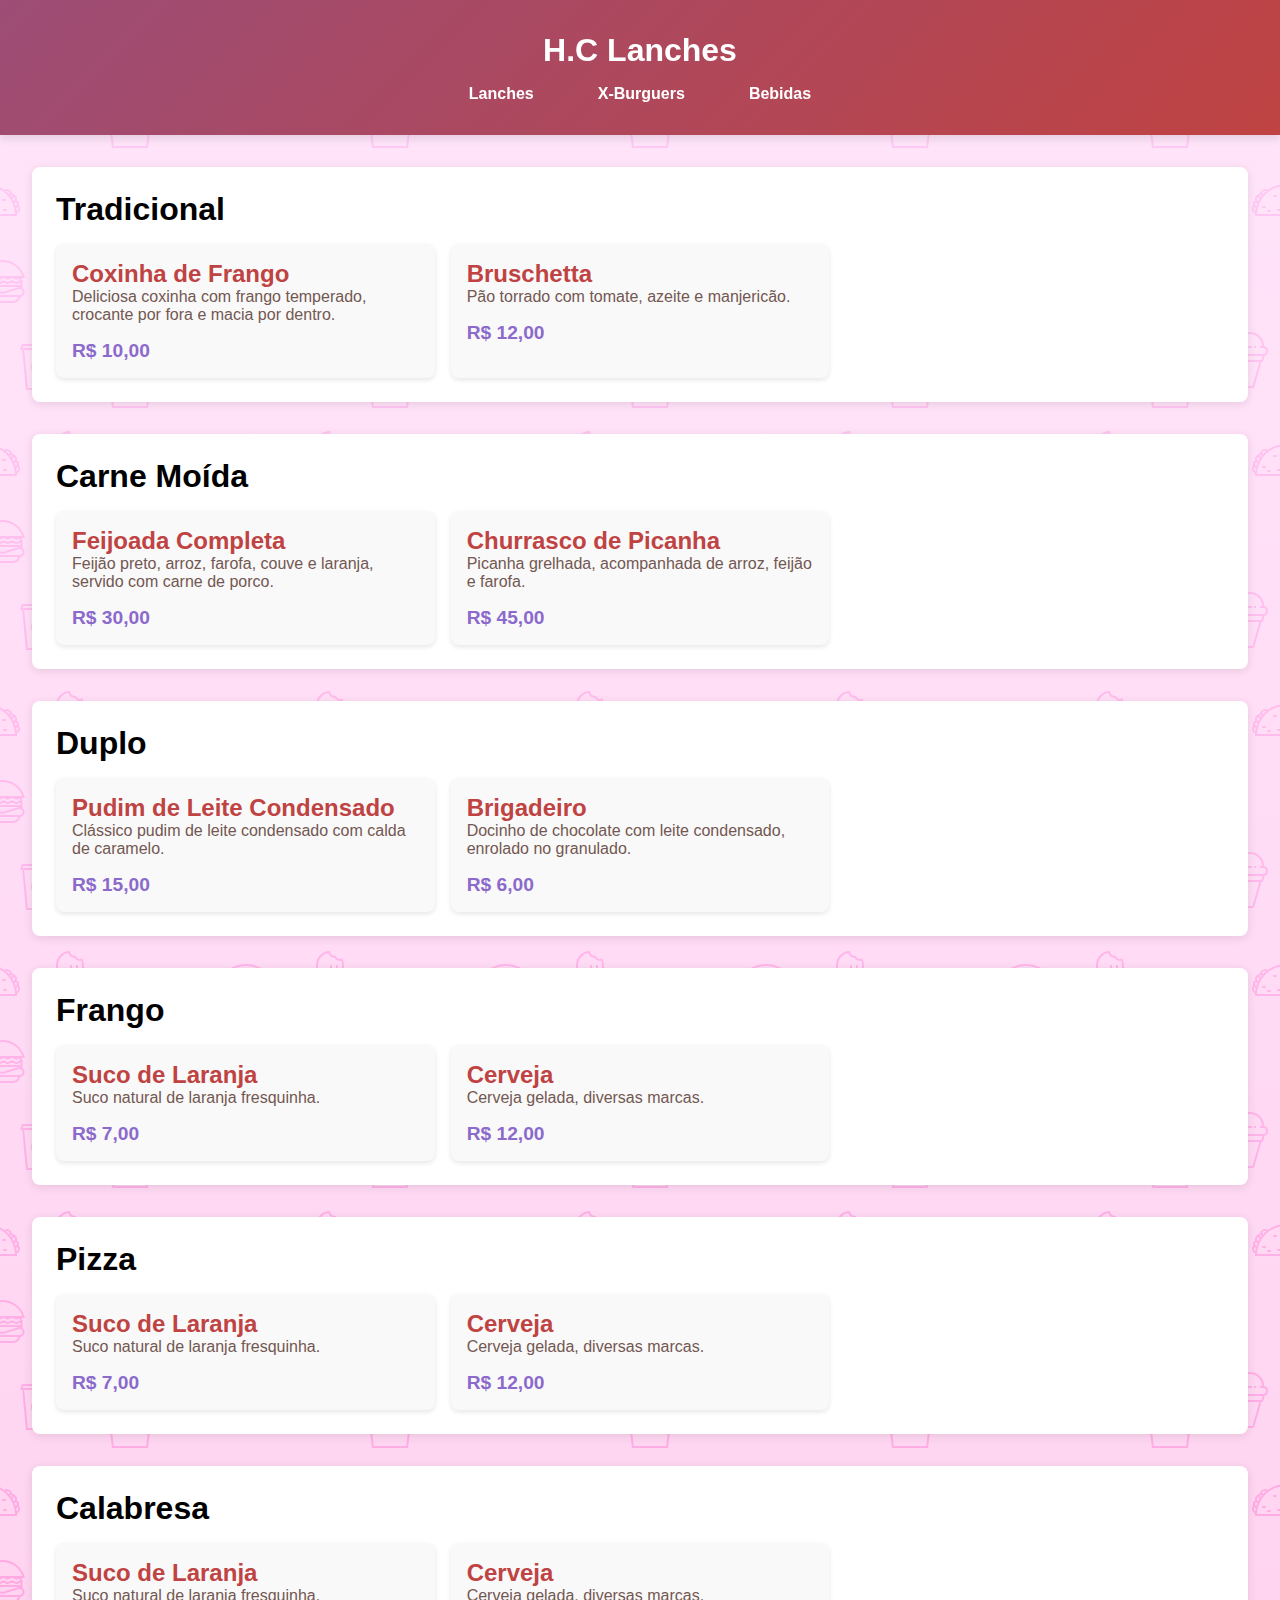
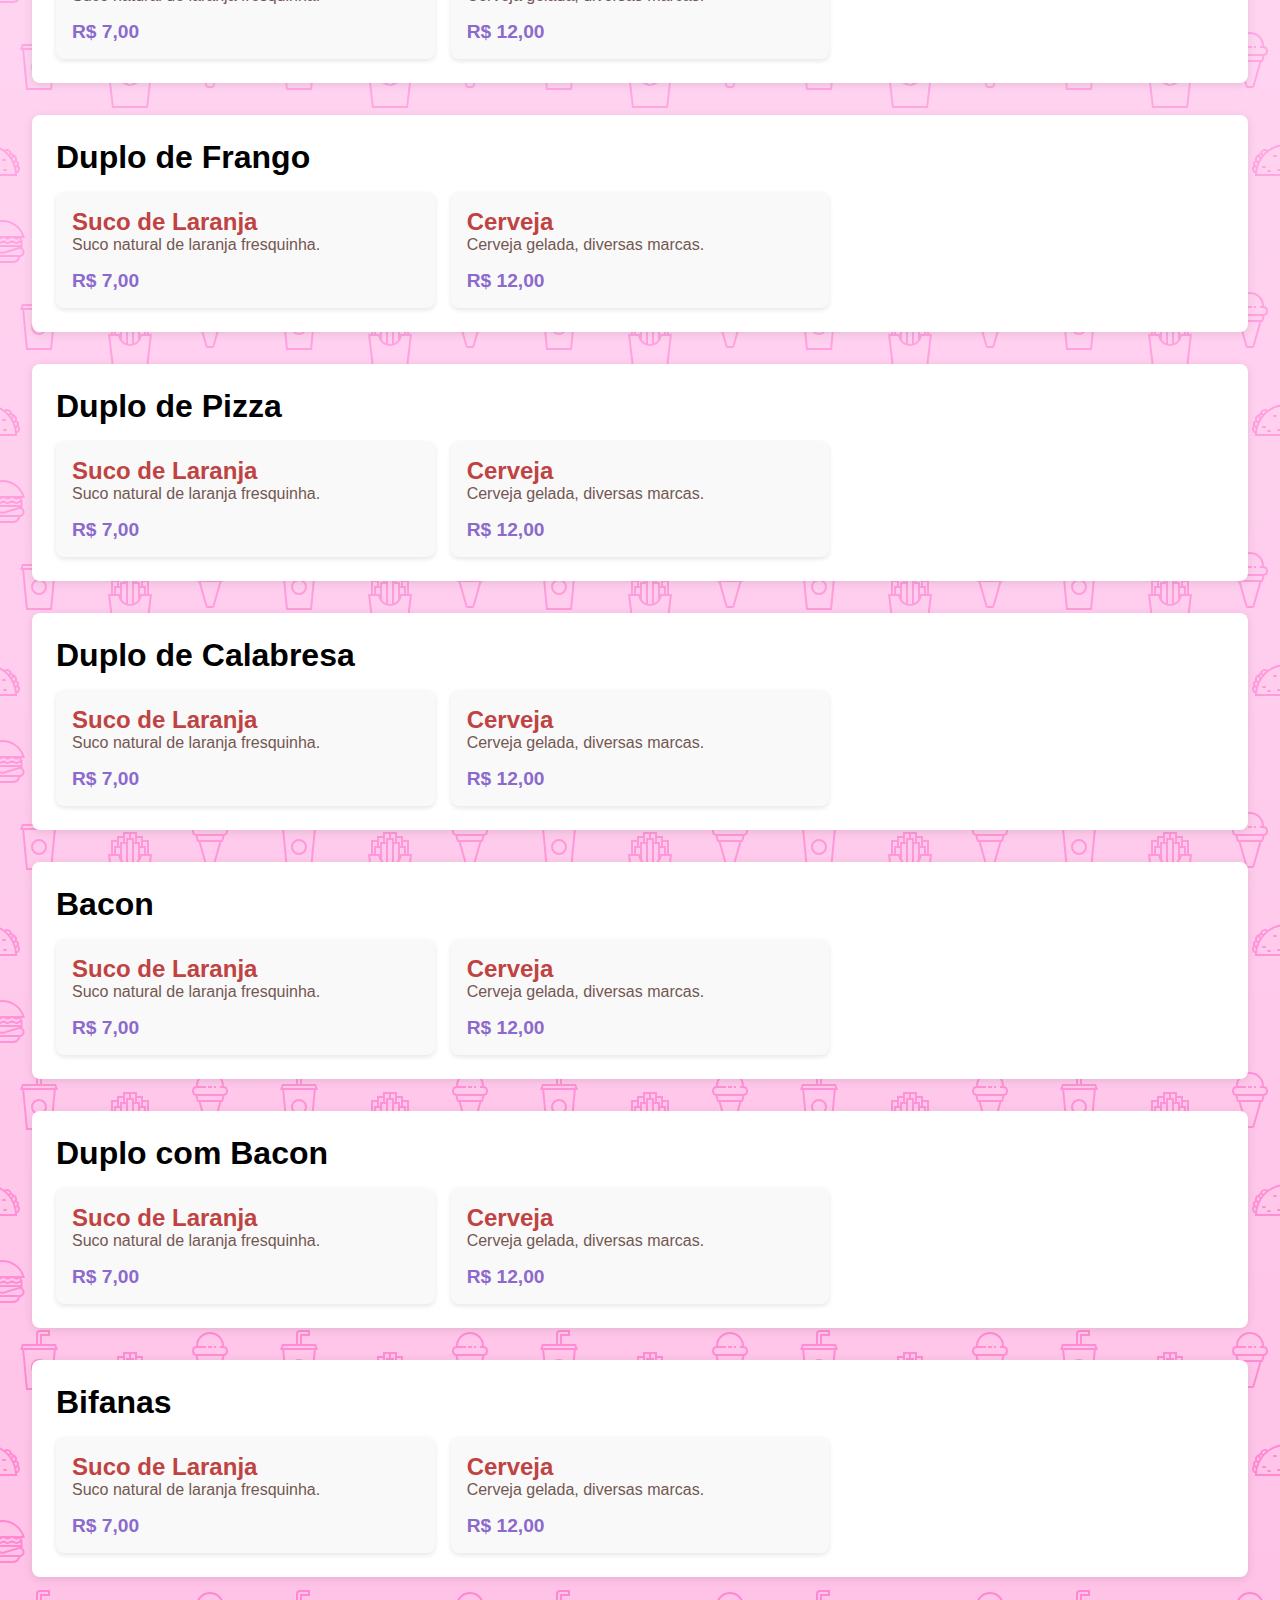
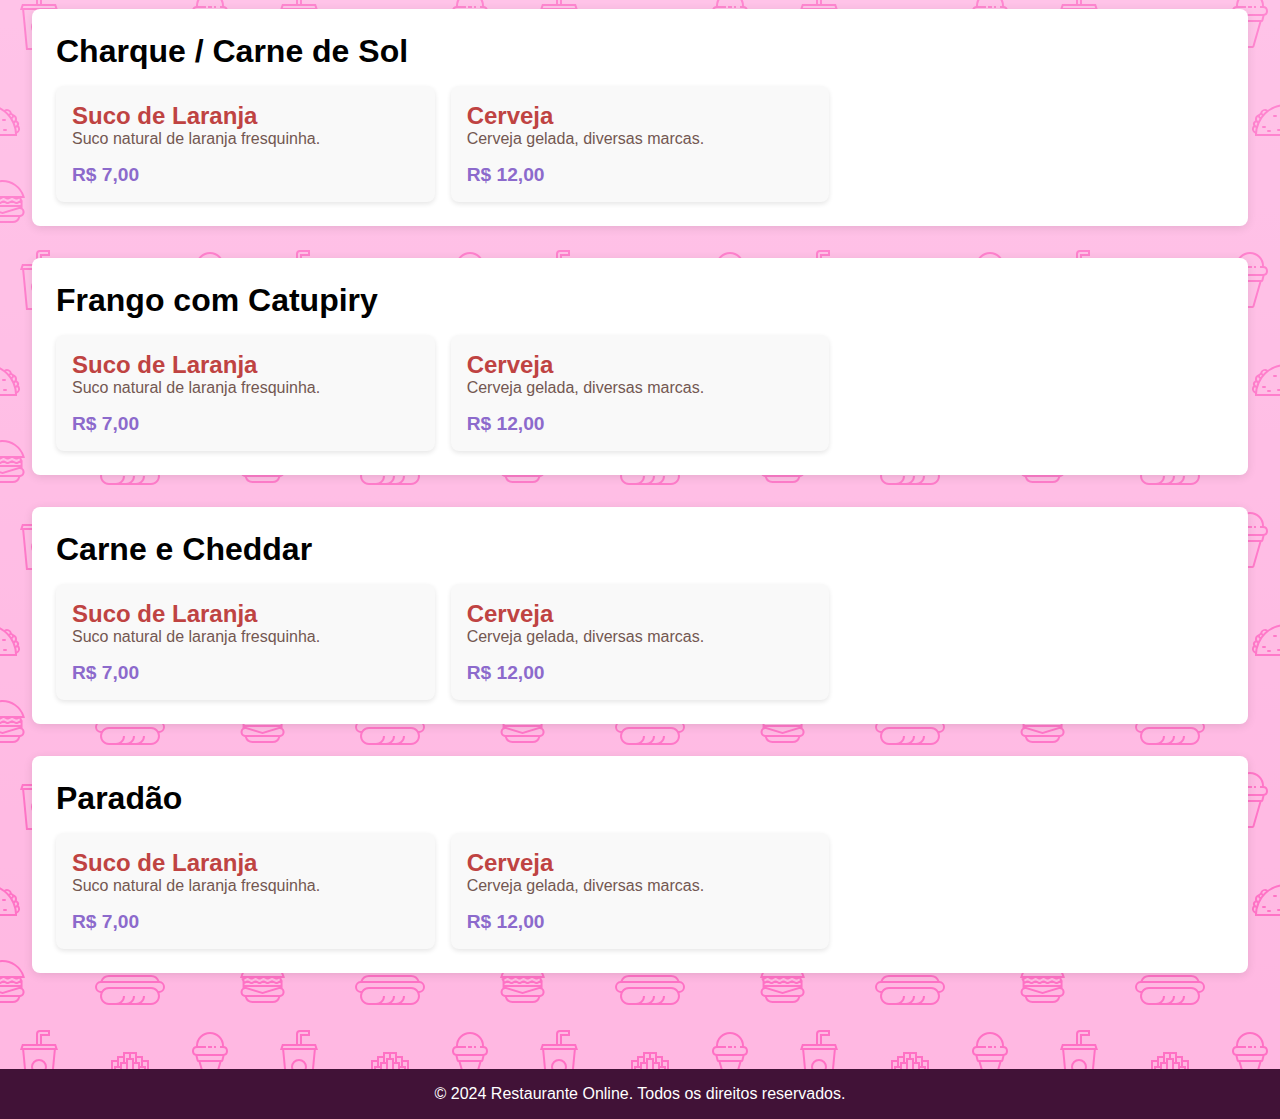
==== index.html @ 065c2d97 "Alterando visibilidade do site" ====
<!DOCTYPE html>
<html lang="pt-br">
<head>
    <meta charset="UTF-8">
    <meta name="viewport" content="width=device-width, initial-scale=1.0">
    <title>Cardápio</title>
    <link rel="stylesheet" href="style.css">
</head>
<body>
    <header>
        <h1>H.C Lanches</h1>
        <nav>
            <ul>
                <li><a href="#">Lanches</a></li>
                <li><a href="#">X-Burguers</a></li>
                <li><a href="#">Bebidas</a></li>
            </ul>
    </header>    
    <main>
        <section class="menu-category">
            <h2>Tradicional</h2>
            <div class="menu-items">
                <div class="menu-item">
                    <h3>Coxinha de Frango</h3>
                    <p>Deliciosa coxinha com frango temperado, crocante por fora e macia por dentro.</p>
                    <span class="price">R$ 10,00</span>
                </div>
                <div class="menu-item">
                    <h3>Bruschetta</h3>
                    <p>Pão torrado com tomate, azeite e manjericão.</p>
                    <span class="price">R$ 12,00</span>
                </div>
            </div>
        </section>

        <section class="menu-category">
            <h2>Carne Moída</h2>
            <div class="menu-items">
                <div class="menu-item">
                    <h3>Feijoada Completa</h3>
                    <p>Feijão preto, arroz, farofa, couve e laranja, servido com carne de porco.</p>
                    <span class="price">R$ 30,00</span>
                </div>
                <div class="menu-item">
                    <h3>Churrasco de Picanha</h3>
                    <p>Picanha grelhada, acompanhada de arroz, feijão e farofa.</p>
                    <span class="price">R$ 45,00</span>
                </div>
            </div>
        </section>

        <section class="menu-category">
            <h2>Duplo</h2>
            <div class="menu-items">
                <div class="menu-item">
                    <h3>Pudim de Leite Condensado</h3>
                    <p>Clássico pudim de leite condensado com calda de caramelo.</p>
                    <span class="price">R$ 15,00</span>
                </div>
                <div class="menu-item">
                    <h3>Brigadeiro</h3>
                    <p>Docinho de chocolate com leite condensado, enrolado no granulado.</p>
                    <span class="price">R$ 6,00</span>
                </div>
            </div>
        </section>

        <section class="menu-category">
            <h2>Frango</h2>
            <div class="menu-items">
                <div class="menu-item">
                    <h3>Suco de Laranja</h3>
                    <p>Suco natural de laranja fresquinha.</p>
                    <span class="price">R$ 7,00</span>
                </div>
                <div class="menu-item">
                    <h3>Cerveja</h3>
                    <p>Cerveja gelada, diversas marcas.</p>
                    <span class="price">R$ 12,00</span>
                </div>
            </div>
        </section>
        
        <section class="menu-category">
            <h2>Pizza</h2>
            <div class="menu-items">
                <div class="menu-item">
                    <h3>Suco de Laranja</h3>
                    <p>Suco natural de laranja fresquinha.</p>
                    <span class="price">R$ 7,00</span>
                </div>
                <div class="menu-item">
                    <h3>Cerveja</h3>
                    <p>Cerveja gelada, diversas marcas.</p>
                    <span class="price">R$ 12,00</span>
                </div>
            </div>
        </section>

        <section class="menu-category">
            <h2>Calabresa</h2>
            <div class="menu-items">
                <div class="menu-item">
                    <h3>Suco de Laranja</h3>
                    <p>Suco natural de laranja fresquinha.</p>
                    <span class="price">R$ 7,00</span>
                </div>
                <div class="menu-item">
                    <h3>Cerveja</h3>
                    <p>Cerveja gelada, diversas marcas.</p>
                    <span class="price">R$ 12,00</span>
                </div>
            </div>
        </section>

        <section class="menu-category">
            <h2>Duplo de Frango</h2>
            <div class="menu-items">
                <div class="menu-item">
                    <h3>Suco de Laranja</h3>
                    <p>Suco natural de laranja fresquinha.</p>
                    <span class="price">R$ 7,00</span>
                </div>
                <div class="menu-item">
                    <h3>Cerveja</h3>
                    <p>Cerveja gelada, diversas marcas.</p>
                    <span class="price">R$ 12,00</span>
                </div>
            </div>
        </section>

        <section class="menu-category">
            <h2>Duplo de Pizza</h2>
            <div class="menu-items">
                <div class="menu-item">
                    <h3>Suco de Laranja</h3>
                    <p>Suco natural de laranja fresquinha.</p>
                    <span class="price">R$ 7,00</span>
                </div>
                <div class="menu-item">
                    <h3>Cerveja</h3>
                    <p>Cerveja gelada, diversas marcas.</p>
                    <span class="price">R$ 12,00</span>
                </div>
            </div>
        </section>

        <section class="menu-category">
            <h2>Duplo de Calabresa</h2>
            <div class="menu-items">
                <div class="menu-item">
                    <h3>Suco de Laranja</h3>
                    <p>Suco natural de laranja fresquinha.</p>
                    <span class="price">R$ 7,00</span>
                </div>
                <div class="menu-item">
                    <h3>Cerveja</h3>
                    <p>Cerveja gelada, diversas marcas.</p>
                    <span class="price">R$ 12,00</span>
                </div>
            </div>
        </section>

        <section class="menu-category">
            <h2>Bacon</h2>
            <div class="menu-items">
                <div class="menu-item">
                    <h3>Suco de Laranja</h3>
                    <p>Suco natural de laranja fresquinha.</p>
                    <span class="price">R$ 7,00</span>
                </div>
                <div class="menu-item">
                    <h3>Cerveja</h3>
                    <p>Cerveja gelada, diversas marcas.</p>
                    <span class="price">R$ 12,00</span>
                </div>
            </div>
        </section>

        <section class="menu-category">
            <h2>Duplo com Bacon</h2>
            <div class="menu-items">
                <div class="menu-item">
                    <h3>Suco de Laranja</h3>
                    <p>Suco natural de laranja fresquinha.</p>
                    <span class="price">R$ 7,00</span>
                </div>
                <div class="menu-item">
                    <h3>Cerveja</h3>
                    <p>Cerveja gelada, diversas marcas.</p>
                    <span class="price">R$ 12,00</span>
                </div>
            </div>
        </section>

        <section class="menu-category">
            <h2>Bifanas</h2>
            <div class="menu-items">
                <div class="menu-item">
                    <h3>Suco de Laranja</h3>
                    <p>Suco natural de laranja fresquinha.</p>
                    <span class="price">R$ 7,00</span>
                </div>
                <div class="menu-item">
                    <h3>Cerveja</h3>
                    <p>Cerveja gelada, diversas marcas.</p>
                    <span class="price">R$ 12,00</span>
                </div>
            </div>
        </section>

        <section class="menu-category">
            <h2>Charque / Carne de Sol</h2>
            <div class="menu-items">
                <div class="menu-item">
                    <h3>Suco de Laranja</h3>
                    <p>Suco natural de laranja fresquinha.</p>
                    <span class="price">R$ 7,00</span>
                </div>
                <div class="menu-item">
                    <h3>Cerveja</h3>
                    <p>Cerveja gelada, diversas marcas.</p>
                    <span class="price">R$ 12,00</span>
                </div>
            </div>
        </section>

        <section class="menu-category">
            <h2>Frango com Catupiry</h2>
            <div class="menu-items">
                <div class="menu-item">
                    <h3>Suco de Laranja</h3>
                    <p>Suco natural de laranja fresquinha.</p>
                    <span class="price">R$ 7,00</span>
                </div>
                <div class="menu-item">
                    <h3>Cerveja</h3>
                    <p>Cerveja gelada, diversas marcas.</p>
                    <span class="price">R$ 12,00</span>
                </div>
            </div>
        </section>

        <section class="menu-category">
            <h2>Carne e Cheddar</h2>
            <div class="menu-items">
                <div class="menu-item">
                    <h3>Suco de Laranja</h3>
                    <p>Suco natural de laranja fresquinha.</p>
                    <span class="price">R$ 7,00</span>
                </div>
                <div class="menu-item">
                    <h3>Cerveja</h3>
                    <p>Cerveja gelada, diversas marcas.</p>
                    <span class="price">R$ 12,00</span>
                </div>
            </div>
        </section>

        <section class="menu-category">
            <h2>Paradão</h2>
            <div class="menu-items">
                <div class="menu-item">
                    <h3>Suco de Laranja</h3>
                    <p>Suco natural de laranja fresquinha.</p>
                    <span class="price">R$ 7,00</span>
                </div>
                <div class="menu-item">
                    <h3>Cerveja</h3>
                    <p>Cerveja gelada, diversas marcas.</p>
                    <span class="price">R$ 12,00</span>
                </div>
            </div>
        </section>

    </main>

    <footer>
        <p>&copy; 2024 Restaurante Online. Todos os direitos reservados.</p>
    </footer>
    
</body>
</html>
---- style.css ----
/* Reset de estilos básicos */
* {
    margin: 0;
    padding: 0;
    box-sizing: border-box;
}

body {
    font-family: Arial, sans-serif;
    background-color: #ffcccc; /* Cor de fundo inicial */
    background-image: 
        linear-gradient(to bottom, #f5c5ffe7, #704bb5),
        url("assets/i-like-food.svg");
    background-blend-mode: overlay;
    margin: 0;
    padding: 0;
    transition: background 0.3s ease;
}

header {
    background-image:   
        linear-gradient(135deg, #9d4d76, #BF4342),
        url("assets/wiggle.svg");
    color: white;
    text-align: center;
    padding: 2rem 0;
    box-shadow: 0 4px 8px rgba(0, 0, 0, 0.1);
    position: sticky;
    top: 0;
    z-index: 10;
}
/* Estilos da navegação */
header nav ul {
    list-style: none;
    display: flex;
    justify-content: center;
    gap: 2rem;
    padding: 0;
    margin-top: 1rem;
}

header nav ul li a {
    text-decoration: none;
    color: white;
    font-weight: bold;
    padding: 0.5rem 1rem;
    border-radius: 8px;
    transition: background-color 0.3s ease, color 0.3s ease;
}

header nav ul li a:hover {
    background-color: #D1B3FF;
    color: #333;
}


/* Estilo das seções do cardápio */
main {
    padding: 2rem;
}

.menu-category {
    background-color: white;
    margin-bottom: 2rem;
    border-radius: 8px;
    padding: 1.5rem;
    box-shadow: 0 2px 10px rgba(0, 0, 0, 0.1);
}

.menu-category h2 {
    font-size: 2rem;
    color: #000000;
    margin-bottom: 1rem;
}

.menu-items {
    display: grid;
    grid-template-columns: repeat(auto-fill, minmax(300px, 1fr));
    gap: 1rem;
}

/* Estilo de cada item do cardápio */
.menu-item {
    background-color: #F9F9F9;
    padding: 1rem;
    border-radius: 8px;
    box-shadow: 0 2px 5px rgba(0, 0, 0, 0.1);
}

.menu-item h3 {
    font-size: 1.5rem;
    color: #BF4342;
}

.menu-item p {
    font-size: 1rem;
    color: #735751;
    margin-bottom: 1rem;
}

.price {
    font-size: 1.2rem;
    font-weight: bold;
    color: #8C6ACC;
}

/* Estilo do footer */
footer {
    background-color: #411237;
    color: white;
    text-align: center;
    padding: 1rem;
    margin-top: 2rem;
}

footer p {
    font-size: 1rem;
}
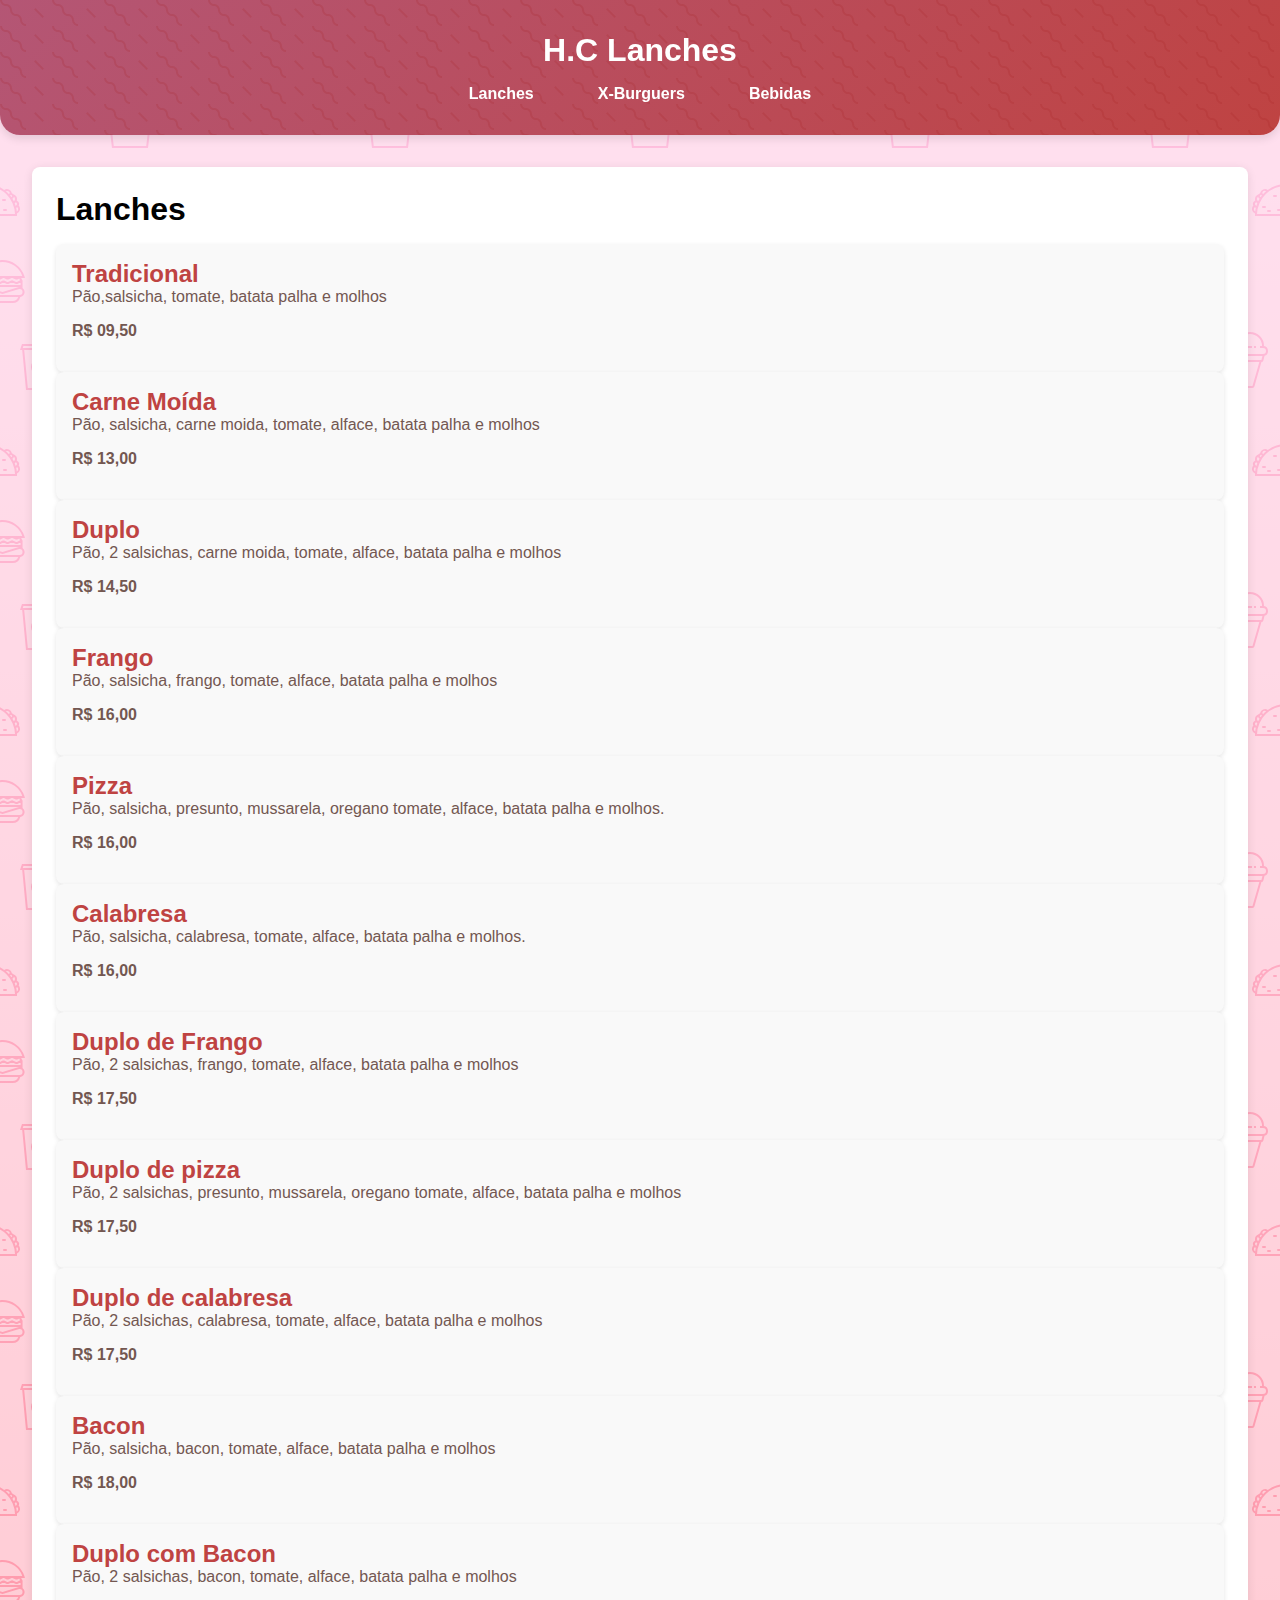
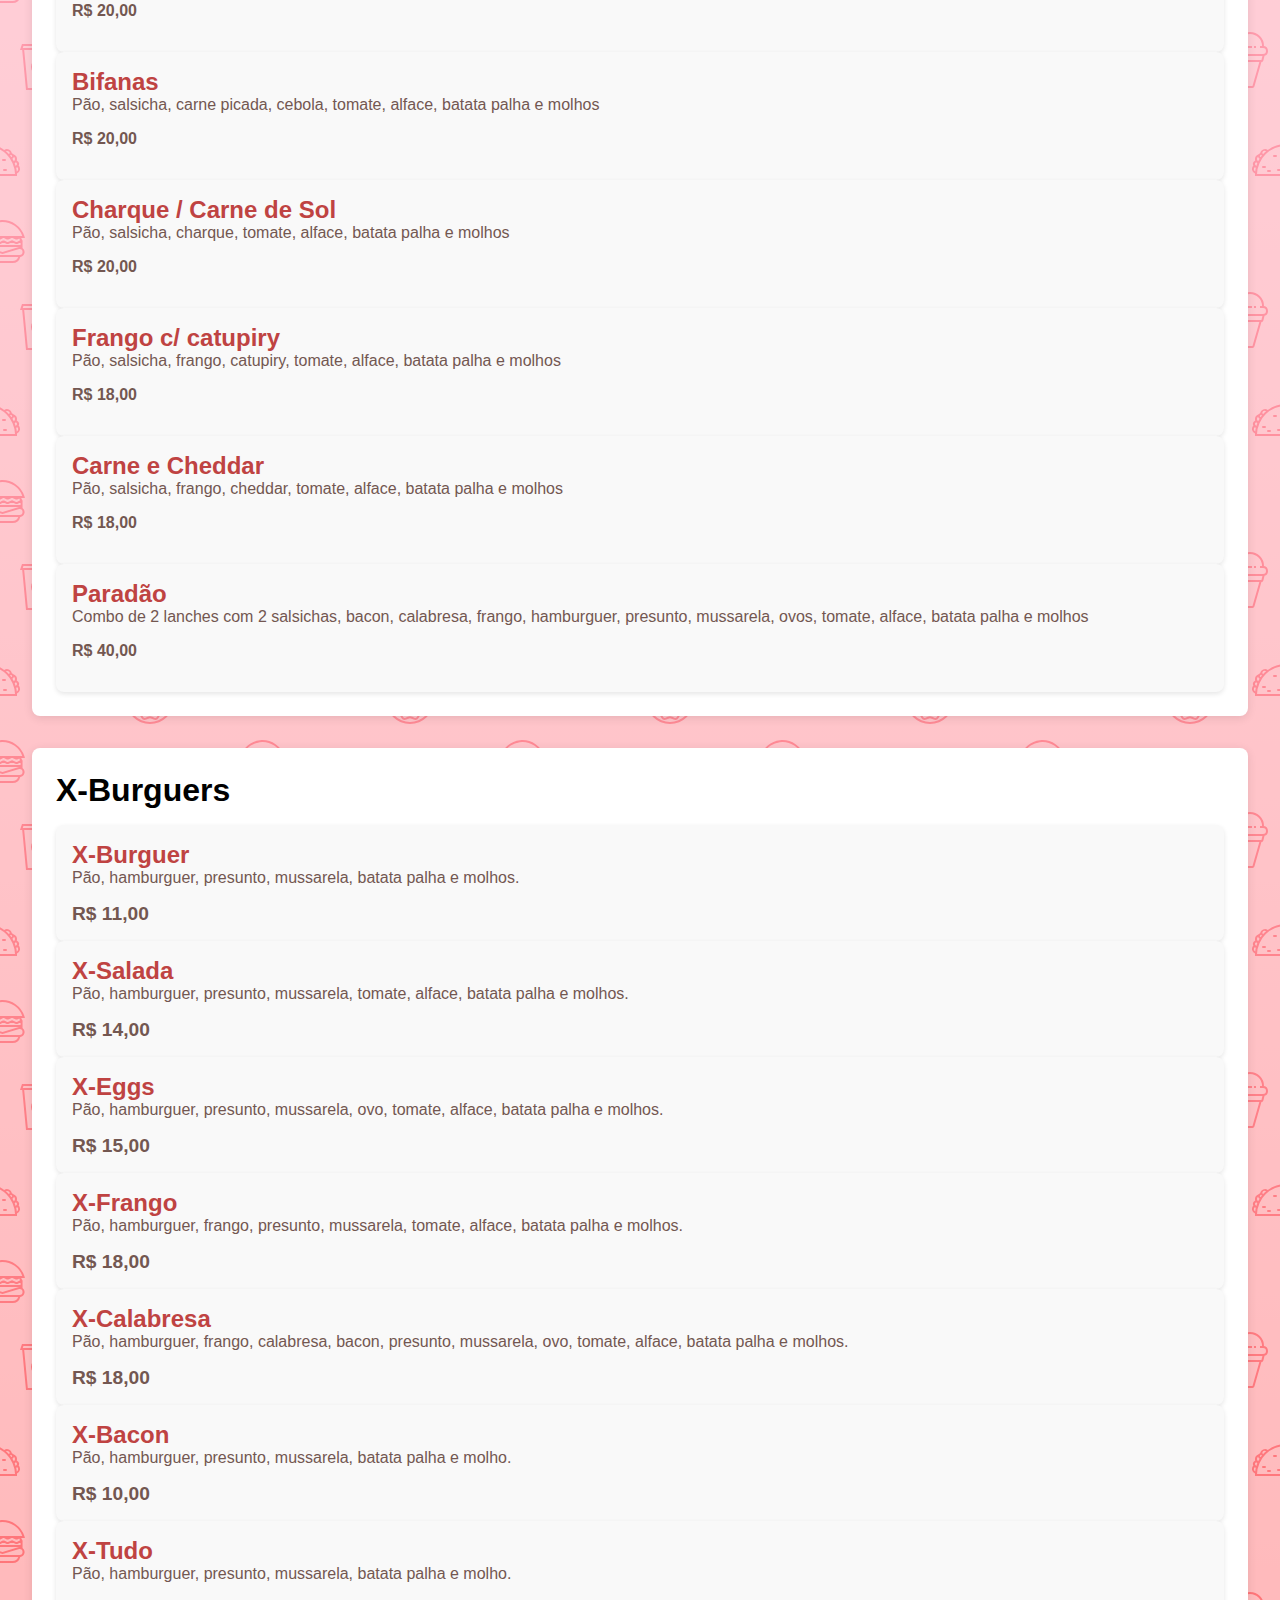
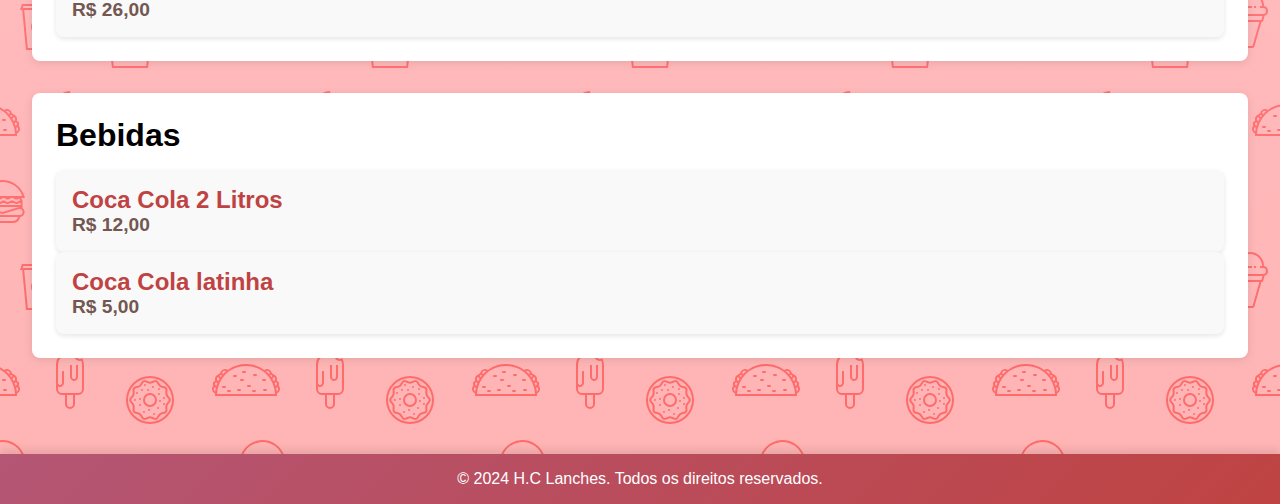
==== commit 31f0d380: "Terminando de ajustar o cardápio, além de modal novo para whatsap" ====
--- a/index.html
+++ b/index.html
@@ -11,273 +11,183 @@
         <h1>H.C Lanches</h1>
         <nav>
             <ul>
-                <li><a href="#">Lanches</a></li>
-                <li><a href="#">X-Burguers</a></li>
-                <li><a href="#">Bebidas</a></li>
+                <li><a href="#lanches">Lanches</a></li>
+                <li><a href="#x-burguers">X-Burguers</a></li>
+                <li><a href="#bebidas">Bebidas</a></li>
             </ul>
+        </nav>
     </header>    
+
     <main>
-        <section class="menu-category">
-            <h2>Tradicional</h2>
+        <!-- Lanches -->
+        <section class="menu-category" id="lanches">
+            <h2>Lanches</h2>
             <div class="menu-items">
+                <div class="menu-item" id="tradicional-item">
+                    <h3>Tradicional</h3>
+                    <p>Pão,salsicha, tomate, batata palha e molhos</p>
+                    <p class="price">R$ 09,50</p>
+                </div>
+
                 <div class="menu-item">
-                    <h3>Coxinha de Frango</h3>
-                    <p>Deliciosa coxinha com frango temperado, crocante por fora e macia por dentro.</p>
-                    <span class="price">R$ 10,00</span>
+                    <h3>Carne Moída</h3>
+                    <p>Pão, salsicha, carne moida, tomate, alface, batata palha e molhos</p>
+                    <p class="price">R$ 13,00</p>
                 </div>
                 <div class="menu-item">
-                    <h3>Bruschetta</h3>
-                    <p>Pão torrado com tomate, azeite e manjericão.</p>
-                    <span class="price">R$ 12,00</span>
+                    <h3>Duplo</h3>
+                    <p>Pão, 2 salsichas, carne moida, tomate, alface, batata palha e molhos</p>
+                    <p class="price">R$ 14,50</p>
+                </div>
+                <div class="menu-item">
+                    <h3>Frango</h3>
+                    <p>Pão, salsicha, frango, tomate, alface, batata palha e molhos</p>
+                    <p class="price">R$ 16,00</p>
+                </div>
+                <div class="menu-item">
+                    <h3>Pizza</h3>
+                    <p>Pão, salsicha, presunto, mussarela, oregano tomate, alface, batata palha e molhos.</p>
+                    <p class="price">R$ 16,00</p>
+                </div>
+                <div class="menu-item">
+                    <h3>Calabresa</h3>
+                    <p>Pão, salsicha, calabresa, tomate, alface, batata palha e molhos.</p>
+                    <p class="price">R$ 16,00</p>
+                </div>
+                <div class="menu-item">
+                    <h3>Duplo de Frango</h3>
+                    <p>Pão, 2 salsichas, frango, tomate, alface, batata palha e molhos</p>
+                    <p class="price">R$ 17,50</p>
+                </div>
+                <div class="menu-item">
+                    <h3>Duplo de pizza</h3>
+                    <p>Pão, 2 salsichas, presunto, mussarela, oregano tomate, alface, batata palha e molhos</p>
+                    <p class="price">R$ 17,50</p>
+                </div>
+                <div class="menu-item">
+                    <h3>Duplo de calabresa</h3>
+                    <p>Pão, 2 salsichas, calabresa, tomate, alface, batata palha e molhos</p>
+                    <p class="price">R$ 17,50</p>
+                </div>
+                <div class="menu-item">
+                    <h3>Bacon</h3>
+                    <p>Pão, salsicha, bacon, tomate, alface, batata palha e molhos</p>
+                    <p class="price">R$ 18,00</p>
+                </div>
+                <div class="menu-item">
+                    <h3>Duplo com Bacon</h3>
+                    <p>Pão, 2 salsichas, bacon, tomate, alface, batata palha e molhos</p>
+                    <p class="price">R$ 20,00</p>
+                </div>
+                <div class="menu-item">
+                    <h3>Bifanas</h3>
+                    <p>Pão, salsicha, carne picada, cebola, tomate, alface, batata palha e molhos</p>
+                    <p class="price">R$ 20,00</p>
+                </div>
+                <div class="menu-item">
+                    <h3>Charque / Carne de Sol</h3>
+                    <p>Pão, salsicha, charque, tomate, alface, batata palha e molhos</p>
+                    <p class="price">R$ 20,00</p>
+                </div>
+                <div class="menu-item">
+                    <h3>Frango c/ catupiry</h3>
+                    <p>Pão, salsicha, frango, catupiry, tomate, alface, batata palha e molhos</p>
+                    <p class="price">R$ 18,00</p>
+                </div>
+                <div class="menu-item">
+                    <h3>Carne e Cheddar</h3>
+                    <p>Pão, salsicha, frango, cheddar, tomate, alface, batata palha e molhos</p>
+                    <p class="price">R$ 18,00</p>
+                </div>
+                <div class="menu-item">
+                    <h3>Paradão</h3>
+                    <p>Combo de 2 lanches com 2 salsichas, bacon, calabresa, frango, hamburguer, presunto, mussarela, ovos, tomate, alface, batata palha e molhos</p>
+                    <p class="price">R$ 40,00</p>
                 </div>
             </div>
         </section>
 
-        <section class="menu-category">
-            <h2>Carne Moída</h2>
+        <div id="modal-tradicional" class="modal">
+            <div class="modal-content">
+                <span class="close" id="close-tradicional">&times;</span>
+                
+                <!-- Painel para encapsular todo o conteúdo do lanche tradicional -->
+                <div class="panel">
+                    <h2>Detalhes do Lanche Tradicional</h2>
+                    <p>Ingredientes: Pão, carne bovina, alface, queijo, molho especial.</p>
+                    <br>
+                    <p>Aviso! Não fazemos entrega.</p>
+        
+                    <!-- Botão que redireciona para o WhatsApp -->
+                    <a href="https://wa.me/554497163853" target="_blank">
+                        <button class="whatsapp-button">Fale Conosco no WhatsApp</button>
+                    </a>
+                </div>
+            </div>
+        </div>        
+
+        <!-- X-Burguers -->
+        <section class="menu-category" id="x-burguers">
+            <h2>X-Burguers</h2>
             <div class="menu-items">
                 <div class="menu-item">
-                    <h3>Feijoada Completa</h3>
-                    <p>Feijão preto, arroz, farofa, couve e laranja, servido com carne de porco.</p>
-                    <span class="price">R$ 30,00</span>
+                    <h3>X-Burguer</h3>
+                    <p>Pão, hamburguer, presunto, mussarela, batata palha e molhos.</p>
+                    <span class="price">R$ 11,00</span>
                 </div>
                 <div class="menu-item">
-                    <h3>Churrasco de Picanha</h3>
-                    <p>Picanha grelhada, acompanhada de arroz, feijão e farofa.</p>
-                    <span class="price">R$ 45,00</span>
+                    <h3>X-Salada</h3>
+                    <p>Pão, hamburguer, presunto, mussarela, tomate, alface, batata palha e molhos.</p>
+                    <span class="price">R$ 14,00</span>
+                </div>
+                <div class="menu-item">
+                    <h3>X-Eggs</h3>
+                    <p>Pão, hamburguer, presunto, mussarela, ovo, tomate, alface, batata palha e molhos.</p>
+                    <span class="price">R$ 15,00</span>
+                </div>
+                <div class="menu-item">
+                    <h3>X-Frango</h3>
+                    <p>Pão, hamburguer, frango, presunto, mussarela, tomate, alface, batata palha e molhos.</p>
+                    <span class="price">R$ 18,00</span>
+                </div>
+                <div class="menu-item">
+                    <h3>X-Calabresa</h3>
+                    <p>Pão, hamburguer, frango, calabresa, bacon, presunto, mussarela, ovo, tomate, alface, batata palha e molhos.</p>
+                    <span class="price">R$ 18,00</span>
+                </div>
+                <div class="menu-item">
+                    <h3>X-Bacon</h3>
+                    <p>Pão, hamburguer, presunto, mussarela, batata palha e molho.</p>
+                    <span class="price">R$ 10,00</span>
+                </div>
+                <div class="menu-item">
+                    <h3>X-Tudo</h3>
+                    <p>Pão, hamburguer, presunto, mussarela, batata palha e molho.</p>
+                    <span class="price">R$ 26,00</span>
                 </div>
             </div>
         </section>
 
-        <section class="menu-category">
-            <h2>Duplo</h2>
+        <!-- Bebidas -->
+        <section class="menu-category" id="bebidas">
+            <h2>Bebidas</h2>
             <div class="menu-items">
                 <div class="menu-item">
-                    <h3>Pudim de Leite Condensado</h3>
-                    <p>Clássico pudim de leite condensado com calda de caramelo.</p>
-                    <span class="price">R$ 15,00</span>
+                    <h3>Coca Cola 2 Litros</h3>
+                    <span class="price">R$ 12,00</span>
                 </div>
                 <div class="menu-item">
-                    <h3>Brigadeiro</h3>
-                    <p>Docinho de chocolate com leite condensado, enrolado no granulado.</p>
-                    <span class="price">R$ 6,00</span>
+                    <h3>Coca Cola latinha</h3>
+                    <span class="price">R$ 5,00</span>
                 </div>
             </div>
         </section>
-
-        <section class="menu-category">
-            <h2>Frango</h2>
-            <div class="menu-items">
-                <div class="menu-item">
-                    <h3>Suco de Laranja</h3>
-                    <p>Suco natural de laranja fresquinha.</p>
-                    <span class="price">R$ 7,00</span>
-                </div>
-                <div class="menu-item">
-                    <h3>Cerveja</h3>
-                    <p>Cerveja gelada, diversas marcas.</p>
-                    <span class="price">R$ 12,00</span>
-                </div>
-            </div>
-        </section>
-        
-        <section class="menu-category">
-            <h2>Pizza</h2>
-            <div class="menu-items">
-                <div class="menu-item">
-                    <h3>Suco de Laranja</h3>
-                    <p>Suco natural de laranja fresquinha.</p>
-                    <span class="price">R$ 7,00</span>
-                </div>
-                <div class="menu-item">
-                    <h3>Cerveja</h3>
-                    <p>Cerveja gelada, diversas marcas.</p>
-                    <span class="price">R$ 12,00</span>
-                </div>
-            </div>
-        </section>
-
-        <section class="menu-category">
-            <h2>Calabresa</h2>
-            <div class="menu-items">
-                <div class="menu-item">
-                    <h3>Suco de Laranja</h3>
-                    <p>Suco natural de laranja fresquinha.</p>
-                    <span class="price">R$ 7,00</span>
-                </div>
-                <div class="menu-item">
-                    <h3>Cerveja</h3>
-                    <p>Cerveja gelada, diversas marcas.</p>
-                    <span class="price">R$ 12,00</span>
-                </div>
-            </div>
-        </section>
-
-        <section class="menu-category">
-            <h2>Duplo de Frango</h2>
-            <div class="menu-items">
-                <div class="menu-item">
-                    <h3>Suco de Laranja</h3>
-                    <p>Suco natural de laranja fresquinha.</p>
-                    <span class="price">R$ 7,00</span>
-                </div>
-                <div class="menu-item">
-                    <h3>Cerveja</h3>
-                    <p>Cerveja gelada, diversas marcas.</p>
-                    <span class="price">R$ 12,00</span>
-                </div>
-            </div>
-        </section>
-
-        <section class="menu-category">
-            <h2>Duplo de Pizza</h2>
-            <div class="menu-items">
-                <div class="menu-item">
-                    <h3>Suco de Laranja</h3>
-                    <p>Suco natural de laranja fresquinha.</p>
-                    <span class="price">R$ 7,00</span>
-                </div>
-                <div class="menu-item">
-                    <h3>Cerveja</h3>
-                    <p>Cerveja gelada, diversas marcas.</p>
-                    <span class="price">R$ 12,00</span>
-                </div>
-            </div>
-        </section>
-
-        <section class="menu-category">
-            <h2>Duplo de Calabresa</h2>
-            <div class="menu-items">
-                <div class="menu-item">
-                    <h3>Suco de Laranja</h3>
-                    <p>Suco natural de laranja fresquinha.</p>
-                    <span class="price">R$ 7,00</span>
-                </div>
-                <div class="menu-item">
-                    <h3>Cerveja</h3>
-                    <p>Cerveja gelada, diversas marcas.</p>
-                    <span class="price">R$ 12,00</span>
-                </div>
-            </div>
-        </section>
-
-        <section class="menu-category">
-            <h2>Bacon</h2>
-            <div class="menu-items">
-                <div class="menu-item">
-                    <h3>Suco de Laranja</h3>
-                    <p>Suco natural de laranja fresquinha.</p>
-                    <span class="price">R$ 7,00</span>
-                </div>
-                <div class="menu-item">
-                    <h3>Cerveja</h3>
-                    <p>Cerveja gelada, diversas marcas.</p>
-                    <span class="price">R$ 12,00</span>
-                </div>
-            </div>
-        </section>
-
-        <section class="menu-category">
-            <h2>Duplo com Bacon</h2>
-            <div class="menu-items">
-                <div class="menu-item">
-                    <h3>Suco de Laranja</h3>
-                    <p>Suco natural de laranja fresquinha.</p>
-                    <span class="price">R$ 7,00</span>
-                </div>
-                <div class="menu-item">
-                    <h3>Cerveja</h3>
-                    <p>Cerveja gelada, diversas marcas.</p>
-                    <span class="price">R$ 12,00</span>
-                </div>
-            </div>
-        </section>
-
-        <section class="menu-category">
-            <h2>Bifanas</h2>
-            <div class="menu-items">
-                <div class="menu-item">
-                    <h3>Suco de Laranja</h3>
-                    <p>Suco natural de laranja fresquinha.</p>
-                    <span class="price">R$ 7,00</span>
-                </div>
-                <div class="menu-item">
-                    <h3>Cerveja</h3>
-                    <p>Cerveja gelada, diversas marcas.</p>
-                    <span class="price">R$ 12,00</span>
-                </div>
-            </div>
-        </section>
-
-        <section class="menu-category">
-            <h2>Charque / Carne de Sol</h2>
-            <div class="menu-items">
-                <div class="menu-item">
-                    <h3>Suco de Laranja</h3>
-                    <p>Suco natural de laranja fresquinha.</p>
-                    <span class="price">R$ 7,00</span>
-                </div>
-                <div class="menu-item">
-                    <h3>Cerveja</h3>
-                    <p>Cerveja gelada, diversas marcas.</p>
-                    <span class="price">R$ 12,00</span>
-                </div>
-            </div>
-        </section>
-
-        <section class="menu-category">
-            <h2>Frango com Catupiry</h2>
-            <div class="menu-items">
-                <div class="menu-item">
-                    <h3>Suco de Laranja</h3>
-                    <p>Suco natural de laranja fresquinha.</p>
-                    <span class="price">R$ 7,00</span>
-                </div>
-                <div class="menu-item">
-                    <h3>Cerveja</h3>
-                    <p>Cerveja gelada, diversas marcas.</p>
-                    <span class="price">R$ 12,00</span>
-                </div>
-            </div>
-        </section>
-
-        <section class="menu-category">
-            <h2>Carne e Cheddar</h2>
-            <div class="menu-items">
-                <div class="menu-item">
-                    <h3>Suco de Laranja</h3>
-                    <p>Suco natural de laranja fresquinha.</p>
-                    <span class="price">R$ 7,00</span>
-                </div>
-                <div class="menu-item">
-                    <h3>Cerveja</h3>
-                    <p>Cerveja gelada, diversas marcas.</p>
-                    <span class="price">R$ 12,00</span>
-                </div>
-            </div>
-        </section>
-
-        <section class="menu-category">
-            <h2>Paradão</h2>
-            <div class="menu-items">
-                <div class="menu-item">
-                    <h3>Suco de Laranja</h3>
-                    <p>Suco natural de laranja fresquinha.</p>
-                    <span class="price">R$ 7,00</span>
-                </div>
-                <div class="menu-item">
-                    <h3>Cerveja</h3>
-                    <p>Cerveja gelada, diversas marcas.</p>
-                    <span class="price">R$ 12,00</span>
-                </div>
-            </div>
-        </section>
-
     </main>
 
     <footer>
-        <p>&copy; 2024 Restaurante Online. Todos os direitos reservados.</p>
+        <p>&copy; 2024 H.C Lanches. Todos os direitos reservados.</p>
     </footer>
-    
+    <script src="script.js"></script>
 </body>
 </html>
+
--- a/style.css
+++ b/style.css
@@ -3,24 +3,22 @@
     margin: 0;
     padding: 0;
     box-sizing: border-box;
-}
-
-body {
+  }
+  
+  body {
     font-family: Arial, sans-serif;
     background-color: #ffcccc; /* Cor de fundo inicial */
-    background-image: 
-        linear-gradient(to bottom, #f5c5ffe7, #704bb5),
-        url("assets/i-like-food.svg");
+    background-image: linear-gradient(to bottom, #ffb9e5e7, #bf4342),
+      url("assets/i-like-food.svg");
     background-blend-mode: overlay;
     margin: 0;
     padding: 0;
     transition: background 0.3s ease;
-}
-
-header {
-    background-image:   
-        linear-gradient(135deg, #9d4d76, #BF4342),
-        url("assets/wiggle.svg");
+  }
+  
+  header {
+    background-image: url("data:image/svg+xml,%3Csvg width='52' height='26' viewBox='0 0 52 26' xmlns='http://www.w3.org/2000/svg'%3E%3Cg fill='none' fill-rule='evenodd'%3E%3Cg fill='%23a51b1b' fill-opacity='0.16'%3E%3Cpath d='M10 10c0-2.21-1.79-4-4-4-3.314 0-6-2.686-6-6h2c0 2.21 1.79 4 4 4 3.314 0 6 2.686 6 6 0 2.21 1.79 4 4 4 3.314 0 6 2.686 6 6 0 2.21 1.79 4 4 4v2c-3.314 0-6-2.686-6-6 0-2.21-1.79-4-4-4-3.314 0-6-2.686-6-6zm25.464-1.95l8.486 8.486-1.414 1.414-8.486-8.486 1.414-1.414z' /%3E%3C/g%3E%3C/g%3E%3C/svg%3E"),
+      linear-gradient(135deg, #b45675, #bf4342);
     color: white;
     text-align: center;
     padding: 2rem 0;
@@ -28,91 +26,183 @@
     position: sticky;
     top: 0;
     z-index: 10;
-}
-/* Estilos da navegação */
-header nav ul {
+    border-radius: 0 0 20px 20px;
+    overflow: hidden;
+  }
+  
+  /* Estilos da navegação */
+  header nav ul {
     list-style: none;
     display: flex;
     justify-content: center;
     gap: 2rem;
     padding: 0;
     margin-top: 1rem;
-}
-
-header nav ul li a {
+  }
+  
+  header nav ul li a {
     text-decoration: none;
     color: white;
     font-weight: bold;
     padding: 0.5rem 1rem;
     border-radius: 8px;
     transition: background-color 0.3s ease, color 0.3s ease;
-}
-
-header nav ul li a:hover {
-    background-color: #D1B3FF;
+  }
+  
+  header nav ul li a:hover {
+    background-color: #d1b3ff;
     color: #333;
-}
-
-
-/* Estilo das seções do cardápio */
-main {
+  }
+  
+  /* Estilo das seções do cardápio */
+  main {
     padding: 2rem;
-}
-
-.menu-category {
+  }
+  
+  .menu-category {
     background-color: white;
     margin-bottom: 2rem;
     border-radius: 8px;
     padding: 1.5rem;
     box-shadow: 0 2px 10px rgba(0, 0, 0, 0.1);
-}
-
-.menu-category h2 {
+  }
+  
+  .menu-category h2 {
     font-size: 2rem;
     color: #000000;
     margin-bottom: 1rem;
-}
-
-.menu-items {
-    display: grid;
-    grid-template-columns: repeat(auto-fill, minmax(300px, 1fr));
-    gap: 1rem;
-}
-
-/* Estilo de cada item do cardápio */
-.menu-item {
-    background-color: #F9F9F9;
+  }
+  
+  .menu-item {
+    background-color: #f9f9f9;
     padding: 1rem;
     border-radius: 8px;
     box-shadow: 0 2px 5px rgba(0, 0, 0, 0.1);
-}
-
-.menu-item h3 {
+    transition: transform 0.3s ease, box-shadow 0.3s ease; /* Transição para o efeito de aumento */
+  }
+  
+  /* Efeito hover: aumenta o tamanho do item */
+  .menu-item:hover {
+    transform: scale(1.05); /* Aumenta o item em 5% */
+    box-shadow: 0 4px 15px rgba(0, 0, 0, 0.2); /* Aumenta o destaque da sombra */
+  }
+  
+  .menu-item h3 {
     font-size: 1.5rem;
-    color: #BF4342;
-}
-
-.menu-item p {
+    color: #bf4342;
+  }
+  
+  .menu-item p {
     font-size: 1rem;
     color: #735751;
     margin-bottom: 1rem;
-}
-
-.price {
+  }
+  
+  .price {
     font-size: 1.2rem;
     font-weight: bold;
-    color: #8C6ACC;
-}
-
-/* Estilo do footer */
-footer {
-    background-color: #411237;
+    color: #735751;
+  }
+  
+  /* Estilo do footer */
+  footer {
+    background: linear-gradient(135deg, #b45675, #bf4342);
     color: white;
     text-align: center;
     padding: 1rem;
     margin-top: 2rem;
-}
-
-footer p {
+    box-shadow: 0 -4px 8px rgba(0, 0, 0, 0.1); /* Adiciona um leve destaque superior */
+  }
+  
+  footer p {
     font-size: 1rem;
-}
+  }
+
+/* Estilos do modal */
+.modal {
+    display: none; /* Oculto por padrão */
+    position: fixed; /* Fica fixo na tela */
+    z-index: 1; /* Fica sobre o conteúdo da página */
+    left: 0;
+    top: 0;
+    width: 100%; /* Largura total */
+    height: 100%; /* Altura total */
+    background-color: rgba(0, 0, 0, 0.4); /* Fundo semitransparente */
+    overflow: auto; /* Se o conteúdo for grande, ele poderá ser rolado */
+}
+
+/* Conteúdo do modal */
+.modal-content {
+    background-color: #fefefe;
+    padding: 20px;
+    border-radius: 15px; /* Bordas arredondadas */
+    width: 85%; /* Modal um pouco mais largo */
+    max-width: 600px; /* Largura máxima para o modal */
+    
+    /* Centralização usando flexbox */
+    position: absolute;
+    top: 50%;
+    left: 50%;
+    transform: translate(-50%, -50%); /* Move o modal para o centro */
+    
+    /* Sombra para o painel */
+    box-shadow: 0px 4px 8px rgba(0, 0, 0, 0.2);
+}
+
+/* Estilo do painel que encapsula todo o conteúdo */
+.modal-content .panel {
+    background-color: #f0f0f0; /* Cor de fundo para o painel */
+    padding: 20px;
+    border-radius: 10px; /* Bordas arredondadas */
+    border: 1px solid #ccc; /* Borda sutil para o painel */
+    box-shadow: 0px 2px 4px rgba(0, 0, 0, 0.1); /* Sombra leve ao redor do painel */
+}
+
+/* Cor do título (h2) dentro do modal */
+.modal-content .panel h2 {
+    color: #bf4342; /* Cor do título */
+    margin-bottom: 15px; /* Espaço abaixo do título */
+    font-size: 1.5em; /* Aumenta o tamanho do título */
+}
+
+/* Para garantir que o modal não quebre em dispositivos muito pequenos */
+@media (max-width: 600px) {
+    .modal-content {
+        width: 90%; /* Largura ajustada para telas menores */
+        max-width: 100%; /* Garante que o modal ocupe toda a tela em dispositivos pequenos */
+    }
+}
+
+/* Estilo para o botão do WhatsApp */
+.whatsapp-button {
+    background-color: #25D366; /* Cor do WhatsApp */
+    color: white; /* Cor do texto */
+    padding: 10px 20px; /* Espaçamento interno do botão */
+    border: none; /* Remove a borda padrão */
+    border-radius: 5px; /* Bordas arredondadas */
+    font-size: 16px; /* Tamanho da fonte */
+    cursor: pointer; /* Cursor de mão para indicar que é clicável */
+    text-align: center;
+    margin-top: 20px; /* Espaço acima do botão */
+    display: inline-block;
+}
+
+/* Efeito de hover para o botão */
+.whatsapp-button:hover {
+    background-color: #128C7E; /* Cor de fundo ao passar o mouse */
+}
+
+/* Estilo do botão de fechar (x) */
+.close {
+    color: #aaa;
+    float: right;
+    font-size: 28px;
+    font-weight: bold;
+}
+
+.close:hover,
+.close:focus {
+    color: black;
+    text-decoration: none;
+    cursor: pointer;
+}
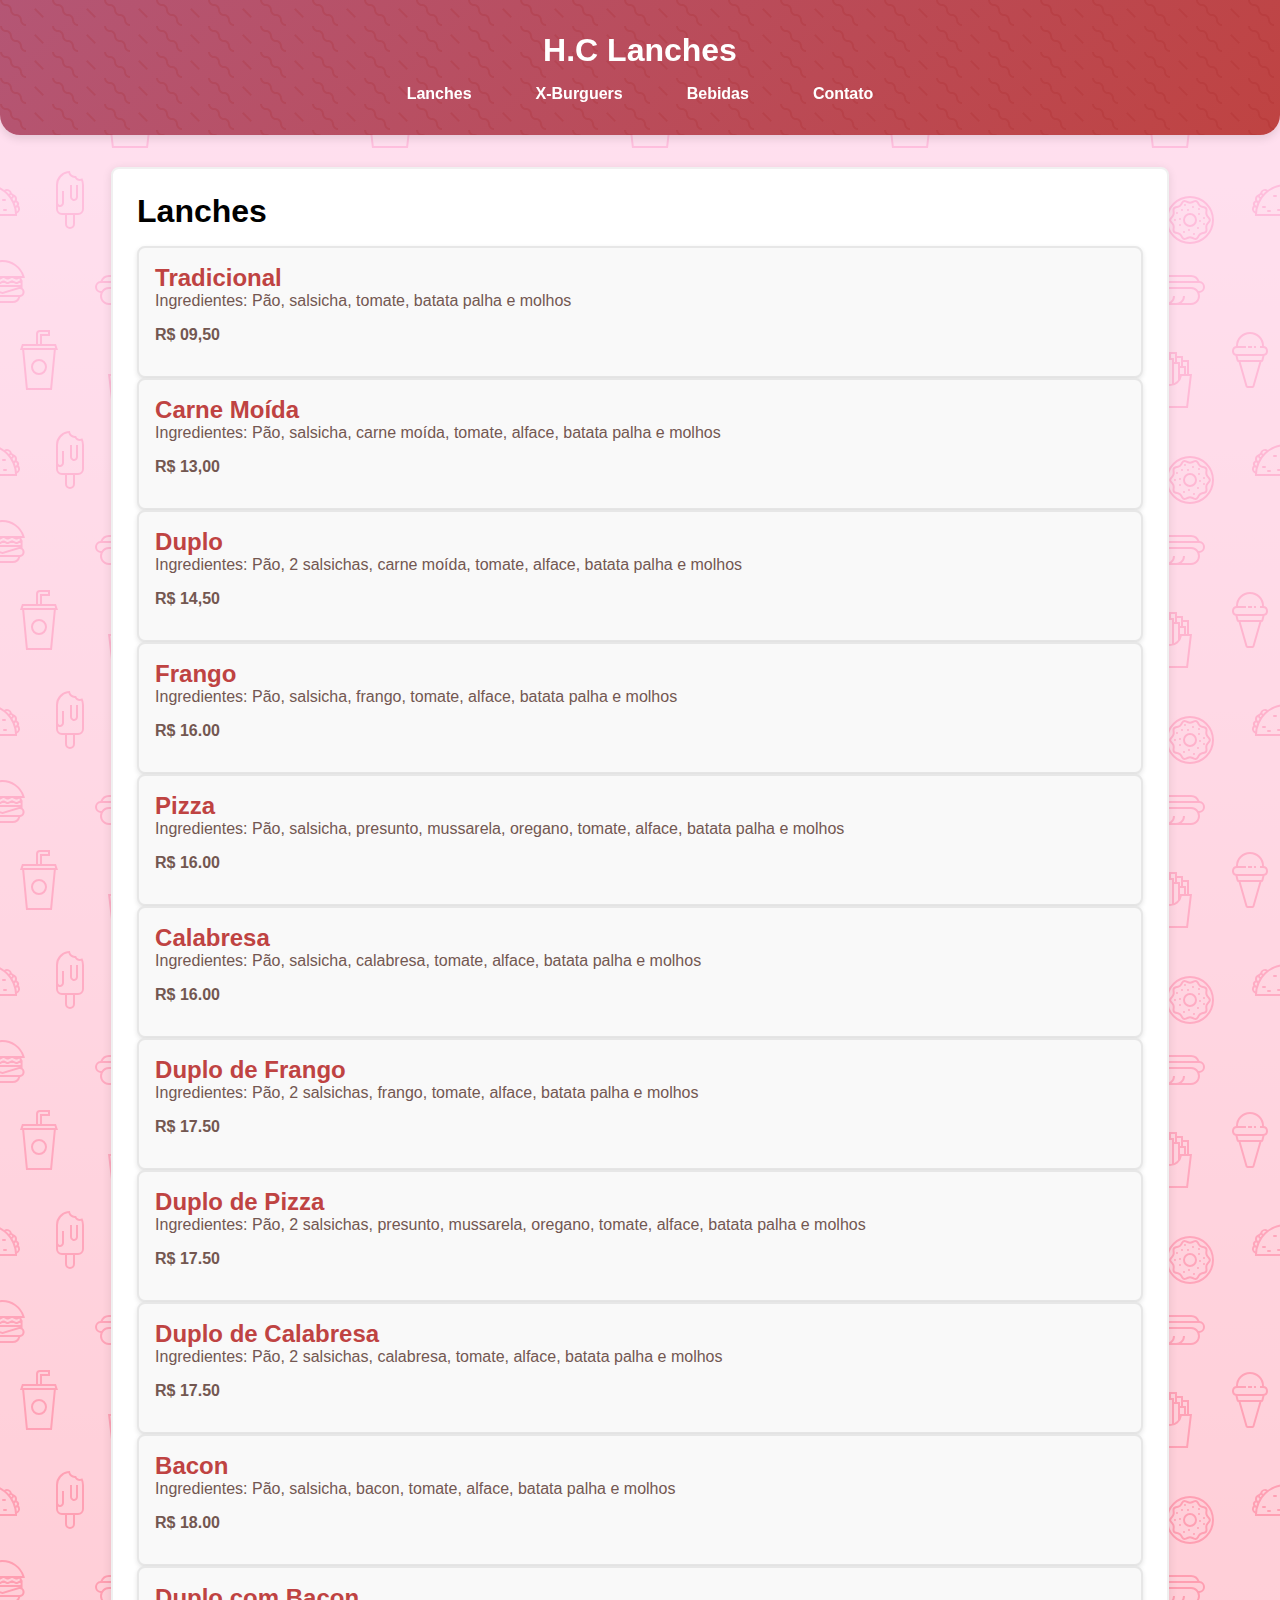
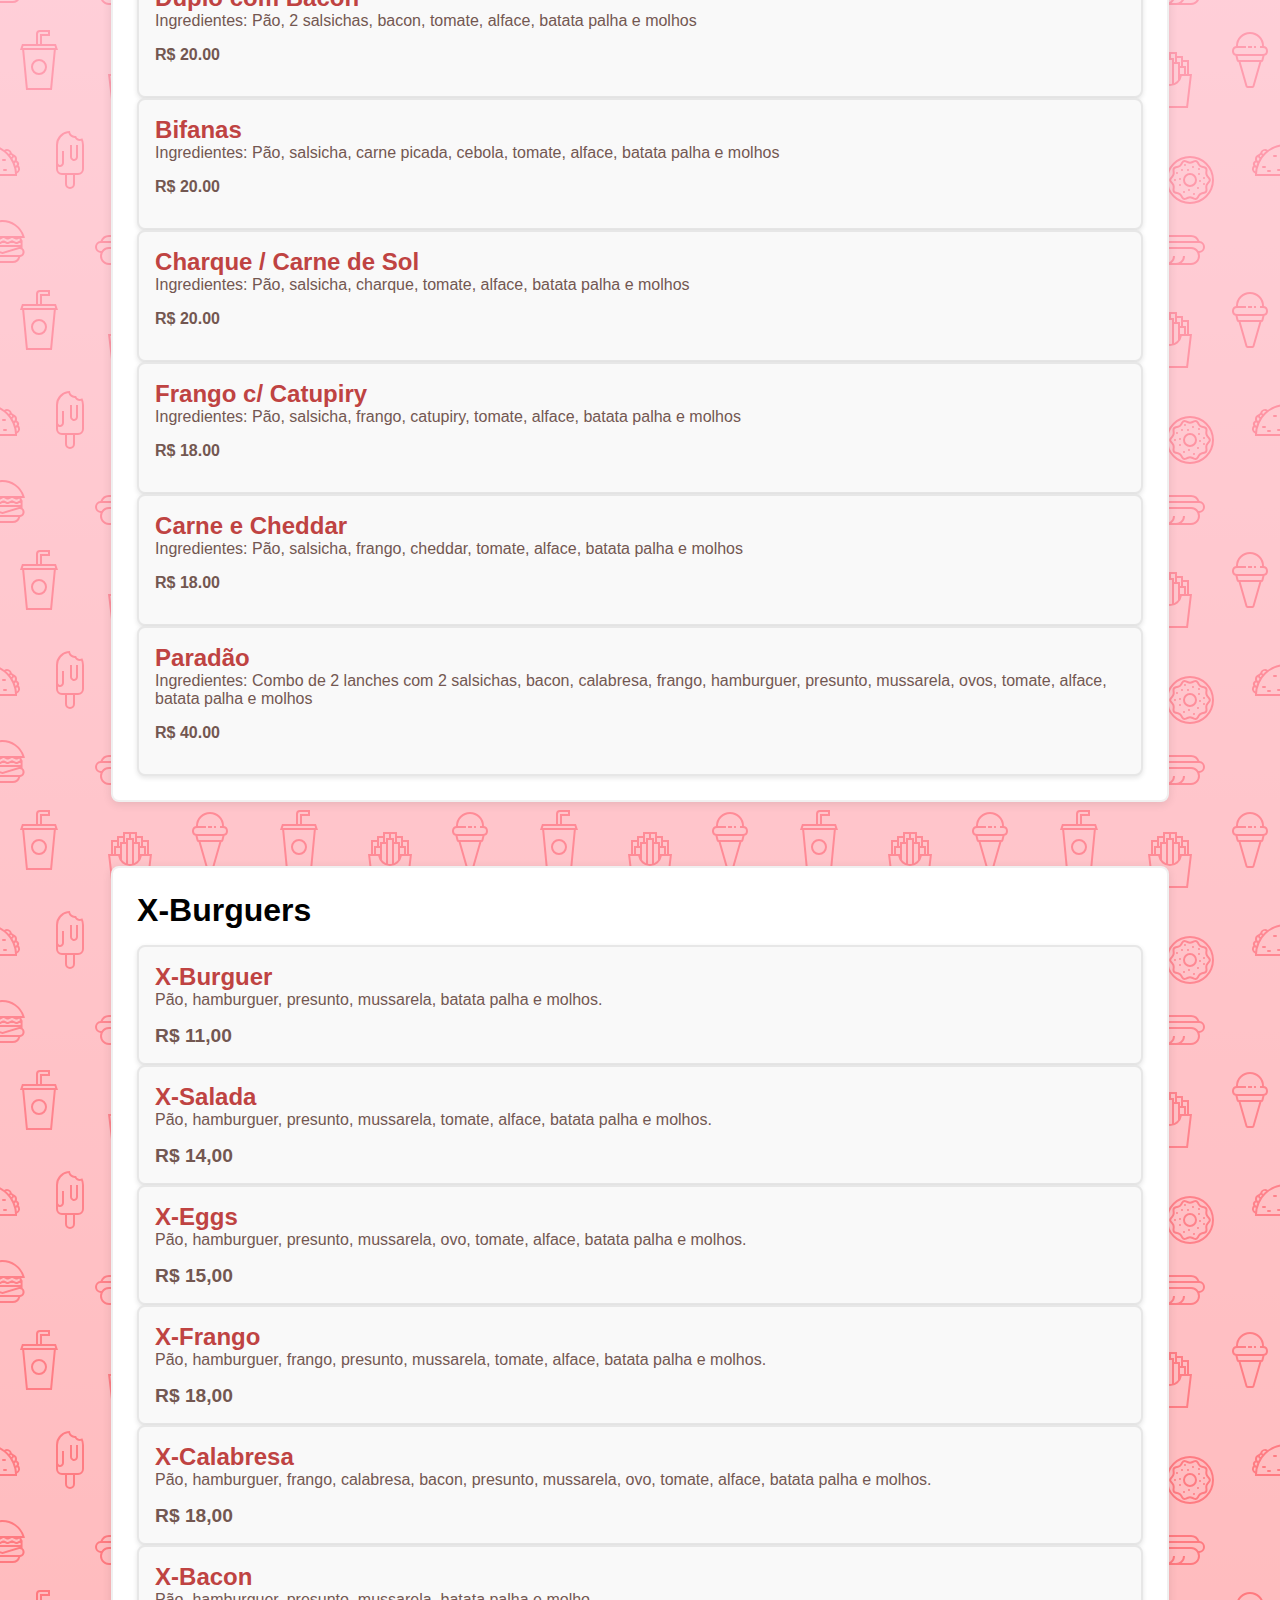
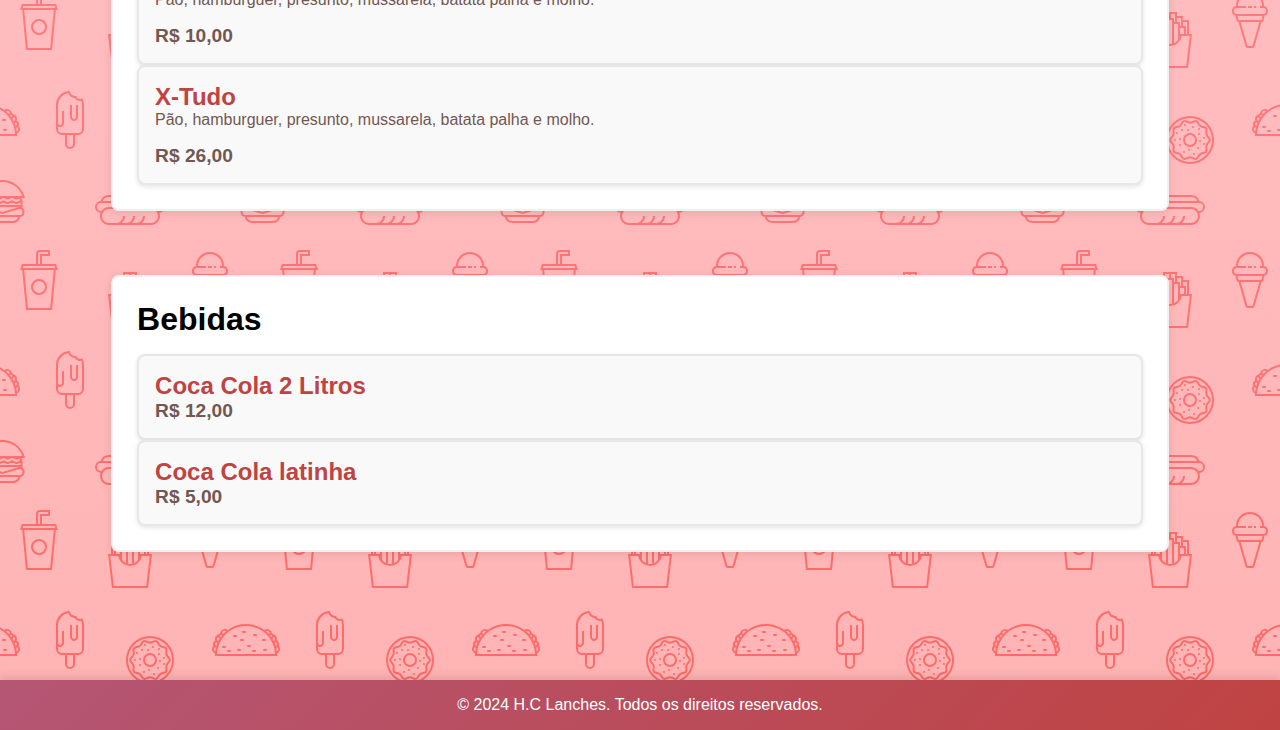
==== commit d805310e: "Estilizando, implementando aba contatos, abstraindo códigos com json." ====
--- a/index.html
+++ b/index.html
@@ -14,6 +14,7 @@
                 <li><a href="#lanches">Lanches</a></li>
                 <li><a href="#x-burguers">X-Burguers</a></li>
                 <li><a href="#bebidas">Bebidas</a></li>
+                <li><a href="contato.html" class="active">Contato</a></li>
             </ul>
         </nav>
     </header>    
@@ -23,109 +24,15 @@
         <section class="menu-category" id="lanches">
             <h2>Lanches</h2>
             <div class="menu-items">
-                <div class="menu-item" id="tradicional-item">
-                    <h3>Tradicional</h3>
-                    <p>Pão,salsicha, tomate, batata palha e molhos</p>
-                    <p class="price">R$ 09,50</p>
-                </div>
-
-                <div class="menu-item">
-                    <h3>Carne Moída</h3>
-                    <p>Pão, salsicha, carne moida, tomate, alface, batata palha e molhos</p>
-                    <p class="price">R$ 13,00</p>
-                </div>
-                <div class="menu-item">
-                    <h3>Duplo</h3>
-                    <p>Pão, 2 salsichas, carne moida, tomate, alface, batata palha e molhos</p>
-                    <p class="price">R$ 14,50</p>
-                </div>
-                <div class="menu-item">
-                    <h3>Frango</h3>
-                    <p>Pão, salsicha, frango, tomate, alface, batata palha e molhos</p>
-                    <p class="price">R$ 16,00</p>
-                </div>
-                <div class="menu-item">
-                    <h3>Pizza</h3>
-                    <p>Pão, salsicha, presunto, mussarela, oregano tomate, alface, batata palha e molhos.</p>
-                    <p class="price">R$ 16,00</p>
-                </div>
-                <div class="menu-item">
-                    <h3>Calabresa</h3>
-                    <p>Pão, salsicha, calabresa, tomate, alface, batata palha e molhos.</p>
-                    <p class="price">R$ 16,00</p>
-                </div>
-                <div class="menu-item">
-                    <h3>Duplo de Frango</h3>
-                    <p>Pão, 2 salsichas, frango, tomate, alface, batata palha e molhos</p>
-                    <p class="price">R$ 17,50</p>
-                </div>
-                <div class="menu-item">
-                    <h3>Duplo de pizza</h3>
-                    <p>Pão, 2 salsichas, presunto, mussarela, oregano tomate, alface, batata palha e molhos</p>
-                    <p class="price">R$ 17,50</p>
-                </div>
-                <div class="menu-item">
-                    <h3>Duplo de calabresa</h3>
-                    <p>Pão, 2 salsichas, calabresa, tomate, alface, batata palha e molhos</p>
-                    <p class="price">R$ 17,50</p>
-                </div>
-                <div class="menu-item">
-                    <h3>Bacon</h3>
-                    <p>Pão, salsicha, bacon, tomate, alface, batata palha e molhos</p>
-                    <p class="price">R$ 18,00</p>
-                </div>
-                <div class="menu-item">
-                    <h3>Duplo com Bacon</h3>
-                    <p>Pão, 2 salsichas, bacon, tomate, alface, batata palha e molhos</p>
-                    <p class="price">R$ 20,00</p>
-                </div>
-                <div class="menu-item">
-                    <h3>Bifanas</h3>
-                    <p>Pão, salsicha, carne picada, cebola, tomate, alface, batata palha e molhos</p>
-                    <p class="price">R$ 20,00</p>
-                </div>
-                <div class="menu-item">
-                    <h3>Charque / Carne de Sol</h3>
-                    <p>Pão, salsicha, charque, tomate, alface, batata palha e molhos</p>
-                    <p class="price">R$ 20,00</p>
-                </div>
-                <div class="menu-item">
-                    <h3>Frango c/ catupiry</h3>
-                    <p>Pão, salsicha, frango, catupiry, tomate, alface, batata palha e molhos</p>
-                    <p class="price">R$ 18,00</p>
-                </div>
-                <div class="menu-item">
-                    <h3>Carne e Cheddar</h3>
-                    <p>Pão, salsicha, frango, cheddar, tomate, alface, batata palha e molhos</p>
-                    <p class="price">R$ 18,00</p>
-                </div>
-                <div class="menu-item">
-                    <h3>Paradão</h3>
-                    <p>Combo de 2 lanches com 2 salsichas, bacon, calabresa, frango, hamburguer, presunto, mussarela, ovos, tomate, alface, batata palha e molhos</p>
-                    <p class="price">R$ 40,00</p>
-                </div>
+                <div id="menu-container" class="menu-items"></div>
             </div>
         </section>
-
-        <div id="modal-tradicional" class="modal">
+        
+        <div id="modal" class="modal">
             <div class="modal-content">
-                <span class="close" id="close-tradicional">&times;</span>
-                
-                <!-- Painel para encapsular todo o conteúdo do lanche tradicional -->
-                <div class="panel">
-                    <h2>Detalhes do Lanche Tradicional</h2>
-                    <p>Ingredientes: Pão, carne bovina, alface, queijo, molho especial.</p>
-                    <br>
-                    <p>Aviso! Não fazemos entrega.</p>
-        
-                    <!-- Botão que redireciona para o WhatsApp -->
-                    <a href="https://wa.me/554497163853" target="_blank">
-                        <button class="whatsapp-button">Fale Conosco no WhatsApp</button>
-                    </a>
-                </div>
+                <!-- O conteúdo do modal será gerado dinamicamente via JavaScript -->
             </div>
-        </div>        
-
+        </div>
         <!-- X-Burguers -->
         <section class="menu-category" id="x-burguers">
             <h2>X-Burguers</h2>
@@ -182,12 +89,15 @@
                 </div>
             </div>
         </section>
+
     </main>
 
     <footer>
         <p>&copy; 2024 H.C Lanches. Todos os direitos reservados.</p>
     </footer>
+
     <script src="script.js"></script>
+    
 </body>
 </html>
 
--- a/style.css
+++ b/style.css
@@ -1,208 +1,245 @@
 /* Reset de estilos básicos */
 * {
-    margin: 0;
-    padding: 0;
-    box-sizing: border-box;
-  }
-  
-  body {
-    font-family: Arial, sans-serif;
-    background-color: #ffcccc; /* Cor de fundo inicial */
-    background-image: linear-gradient(to bottom, #ffb9e5e7, #bf4342),
-      url("assets/i-like-food.svg");
-    background-blend-mode: overlay;
-    margin: 0;
-    padding: 0;
-    transition: background 0.3s ease;
-  }
-  
-  header {
-    background-image: url("data:image/svg+xml,%3Csvg width='52' height='26' viewBox='0 0 52 26' xmlns='http://www.w3.org/2000/svg'%3E%3Cg fill='none' fill-rule='evenodd'%3E%3Cg fill='%23a51b1b' fill-opacity='0.16'%3E%3Cpath d='M10 10c0-2.21-1.79-4-4-4-3.314 0-6-2.686-6-6h2c0 2.21 1.79 4 4 4 3.314 0 6 2.686 6 6 0 2.21 1.79 4 4 4 3.314 0 6 2.686 6 6 0 2.21 1.79 4 4 4v2c-3.314 0-6-2.686-6-6 0-2.21-1.79-4-4-4-3.314 0-6-2.686-6-6zm25.464-1.95l8.486 8.486-1.414 1.414-8.486-8.486 1.414-1.414z' /%3E%3C/g%3E%3C/g%3E%3C/svg%3E"),
-      linear-gradient(135deg, #b45675, #bf4342);
-    color: white;
-    text-align: center;
-    padding: 2rem 0;
-    box-shadow: 0 4px 8px rgba(0, 0, 0, 0.1);
-    position: sticky;
-    top: 0;
-    z-index: 10;
-    border-radius: 0 0 20px 20px;
-    overflow: hidden;
-  }
-  
-  /* Estilos da navegação */
-  header nav ul {
-    list-style: none;
-    display: flex;
-    justify-content: center;
-    gap: 2rem;
-    padding: 0;
-    margin-top: 1rem;
-  }
-  
-  header nav ul li a {
-    text-decoration: none;
-    color: white;
-    font-weight: bold;
-    padding: 0.5rem 1rem;
-    border-radius: 8px;
-    transition: background-color 0.3s ease, color 0.3s ease;
-  }
-  
-  header nav ul li a:hover {
-    background-color: #d1b3ff;
-    color: #333;
-  }
-  
-  /* Estilo das seções do cardápio */
-  main {
-    padding: 2rem;
-  }
-  
+  margin: 0;
+  padding: 0;
+  box-sizing: border-box;
+}
+
+body {
+  font-family: Arial, sans-serif;
+  background-color: #ffcccc; /* Cor de fundo inicial */
+  background-image: linear-gradient(to bottom, #ffb9e5e7, #bf4342),
+    url("assets/i-like-food.svg");
+  background-blend-mode: overlay;
+  margin: 0;
+  padding: 0;
+  transition: background 0.3s ease;
+}
+
+header {
+  background-image: url("data:image/svg+xml,%3Csvg width='52' height='26' viewBox='0 0 52 26' xmlns='http://www.w3.org/2000/svg'%3E%3Cg fill='none' fill-rule='evenodd'%3E%3Cg fill='%23a51b1b' fill-opacity='0.16'%3E%3Cpath d='M10 10c0-2.21-1.79-4-4-4-3.314 0-6-2.686-6-6h2c0 2.21 1.79 4 4 4 3.314 0 6 2.686 6 6 0 2.21 1.79 4 4 4 3.314 0 6 2.686 6 6 0 2.21 1.79 4 4 4v2c-3.314 0-6-2.686-6-6 0-2.21-1.79-4-4-4-3.314 0-6-2.686-6-6zm25.464-1.95l8.486 8.486-1.414 1.414-8.486-8.486 1.414-1.414z' /%3E%3C/g%3E%3C/g%3E%3C/svg%3E"),
+    linear-gradient(135deg, #b45675, #bf4342);
+  color: white;
+  text-align: center;
+  padding: 2rem 0;
+  box-shadow: 0 4px 8px rgba(0, 0, 0, 0.1);
+  position: sticky;
+  top: 0;
+  z-index: 10;
+  border-radius: 0 0 20px 20px;
+  overflow: hidden;
+}
+
+/* Estilos da navegação */
+header nav ul {
+  list-style: none;
+  display: flex;
+  justify-content: center;
+  gap: 2rem;
+  padding: 0;
+  margin-top: 1rem;
+}
+
+header nav ul li a {
+  text-decoration: none;
+  color: white;
+  font-weight: bold;
+  padding: 0.5rem 1rem;
+  border-radius: 8px;
+  transition: background-color 0.3s ease, color 0.3s ease;
+}
+
+header nav ul li a:hover {
+  background-color: #d1b3ff;
+  color: #333;
+}
+
+/* Estilo das seções do cardápio */
+main {
+  padding: 2rem;
+}
+
+.menu-category {
+  background-color: white;
+  margin-bottom: 4rem !important;
+  border-radius: 8px;
+  padding: 1.5rem;
+  box-shadow: 0 2px 10px rgba(0, 0, 0, 0.1);
+  width: 87%;
+  margin: 0 auto;
+  border: 2px solid #f0f0f0; /* Contorno sutil ao redor da categoria */
+}
+
+@media (max-width: 768px) {
   .menu-category {
-    background-color: white;
+    width: 90%;
+    padding: 1.2rem;
     margin-bottom: 2rem;
-    border-radius: 8px;
-    padding: 1.5rem;
-    box-shadow: 0 2px 10px rgba(0, 0, 0, 0.1);
-  }
-  
-  .menu-category h2 {
-    font-size: 2rem;
-    color: #000000;
-    margin-bottom: 1rem;
-  }
-  
-  .menu-item {
-    background-color: #f9f9f9;
+  }
+}
+
+@media (max-width: 480px) {
+  .menu-category {
+    width: 95%;
     padding: 1rem;
-    border-radius: 8px;
-    box-shadow: 0 2px 5px rgba(0, 0, 0, 0.1);
-    transition: transform 0.3s ease, box-shadow 0.3s ease; /* Transição para o efeito de aumento */
-  }
-  
-  /* Efeito hover: aumenta o tamanho do item */
-  .menu-item:hover {
-    transform: scale(1.05); /* Aumenta o item em 5% */
-    box-shadow: 0 4px 15px rgba(0, 0, 0, 0.2); /* Aumenta o destaque da sombra */
-  }
-  
-  .menu-item h3 {
-    font-size: 1.5rem;
-    color: #bf4342;
-  }
-  
-  .menu-item p {
-    font-size: 1rem;
-    color: #735751;
-    margin-bottom: 1rem;
-  }
-  
-  .price {
-    font-size: 1.2rem;
-    font-weight: bold;
-    color: #735751;
-  }
-  
-  /* Estilo do footer */
-  footer {
-    background: linear-gradient(135deg, #b45675, #bf4342);
-    color: white;
-    text-align: center;
-    padding: 1rem;
-    margin-top: 2rem;
-    box-shadow: 0 -4px 8px rgba(0, 0, 0, 0.1); /* Adiciona um leve destaque superior */
-  }
-  
-  footer p {
-    font-size: 1rem;
-  }
+    margin-bottom: 1.5rem;
+  }
+}
+
+iframe {
+  width: 100%;
+  height: 450px;
+  border: 0;
+  border-radius: 8px;
+}
+
+.menu-category h2 {
+  font-size: 2rem;
+  color: #000000;
+  margin-bottom: 1rem;
+}
+
+.menu-item {
+  background-color: #f9f9f9;
+  padding: 1rem;
+  border-radius: 8px;
+  box-shadow: 0 2px 5px rgba(0, 0, 0, 0.1);
+  transition: transform 0.3s ease, box-shadow 0.3s ease;
+  border: 2px solid #e7e7e7; /* Contorno sutil ao redor dos itens */
+}
+
+/* Efeito hover: aumenta o tamanho do item */
+.menu-item:hover {
+  transform: scale(1.05);
+  box-shadow: 0 4px 15px rgba(0, 0, 0, 0.2);
+}
+
+.menu-item h3 {
+  font-size: 1.5rem;
+  color: #bf4342;
+}
+
+.menu-item p {
+  font-size: 1rem;
+  color: #735751;
+  margin-bottom: 1rem;
+}
+
+.price {
+  font-size: 1.2rem;
+  font-weight: bold;
+  color: #735751;
+}
+
+/* Estilo do footer */
+footer {
+  background: linear-gradient(135deg, #b45675, #bf4342);
+  color: white;
+  text-align: center;
+  padding: 1rem;
+  margin-top: 2rem;
+  box-shadow: 0 -4px 8px rgba(0, 0, 0, 0.1);
+}
+
+footer p {
+  font-size: 1rem;
+}
+
+/* Estilos do modal */
+header.transparent {
+  background-color: rgba(0, 0, 0, 0.4);
+  z-index: 1;
+  padding: 1.8rem 0;
+}
 
 /* Estilos do modal */
 .modal {
-    display: none; /* Oculto por padrão */
-    position: fixed; /* Fica fixo na tela */
-    z-index: 1; /* Fica sobre o conteúdo da página */
-    left: 0;
-    top: 0;
-    width: 100%; /* Largura total */
-    height: 100%; /* Altura total */
-    background-color: rgba(0, 0, 0, 0.4); /* Fundo semitransparente */
-    overflow: auto; /* Se o conteúdo for grande, ele poderá ser rolado */
-}
-
-/* Conteúdo do modal */
+  display: none;
+  position: fixed;
+  z-index: 1050;
+  left: 0;
+  top: 0;
+  width: 100%;
+  height: 100%;
+  background-color: rgba(0, 0, 0, 0.4);
+  overflow: auto;
+}
+
 .modal-content {
-    background-color: #fefefe;
-    padding: 20px;
-    border-radius: 15px; /* Bordas arredondadas */
-    width: 85%; /* Modal um pouco mais largo */
-    max-width: 600px; /* Largura máxima para o modal */
-    
-    /* Centralização usando flexbox */
-    position: absolute;
-    top: 50%;
-    left: 50%;
-    transform: translate(-50%, -50%); /* Move o modal para o centro */
-    
-    /* Sombra para o painel */
-    box-shadow: 0px 4px 8px rgba(0, 0, 0, 0.2);
-}
-
-/* Estilo do painel que encapsula todo o conteúdo */
-.modal-content .panel {
-    background-color: #f0f0f0; /* Cor de fundo para o painel */
-    padding: 20px;
-    border-radius: 10px; /* Bordas arredondadas */
-    border: 1px solid #ccc; /* Borda sutil para o painel */
-    box-shadow: 0px 2px 4px rgba(0, 0, 0, 0.1); /* Sombra leve ao redor do painel */
-}
-
-/* Cor do título (h2) dentro do modal */
-.modal-content .panel h2 {
-    color: #bf4342; /* Cor do título */
-    margin-bottom: 15px; /* Espaço abaixo do título */
-    font-size: 1.5em; /* Aumenta o tamanho do título */
-}
-
-/* Para garantir que o modal não quebre em dispositivos muito pequenos */
-@media (max-width: 600px) {
-    .modal-content {
-        width: 90%; /* Largura ajustada para telas menores */
-        max-width: 100%; /* Garante que o modal ocupe toda a tela em dispositivos pequenos */
-    }
-}
-
-/* Estilo para o botão do WhatsApp */
+  background-color: #fefefe;
+  padding: 20px;
+  border-radius: 15px;
+  width: 85%;
+  max-width: 600px;
+  position: absolute;
+  top: 50%;
+  left: 50%;
+  transform: translate(-50%, -50%);
+  box-shadow: 0px 4px 8px rgba(0, 0, 0, 0.2);
+  display: flex;
+  flex-direction: column;
+  align-items: center;
+}
+
+/* Ajuste para telas menores */
+@media (max-width: 768px) {
+  .modal-content {
+      width: 90%;
+      max-width: 90%;
+      margin-top: 5%;
+  }
+}
+
+@media (max-width: 480px) {
+  .modal-content {
+      width: 95%;
+      max-width: 95%;
+      padding: 15px;
+      margin-top: 5%;
+  }
+
+  .whatsapp-button {
+      width: 100%;
+      max-width: none;
+  }
+
+  header {
+      padding: 1.5rem 0;
+  }
+}
+
+.modal-content h2 {
+  color: #bf4342;
+  font-size: 1.5em;
+  margin-bottom: 10px;
+}
+
+.modal-content .ingredientes,
+.modal-content .acrescimos,
+.modal-content .aviso {
+  font-size: 17px;
+  margin-bottom: 10px;
+}
+
 .whatsapp-button {
-    background-color: #25D366; /* Cor do WhatsApp */
-    color: white; /* Cor do texto */
-    padding: 10px 20px; /* Espaçamento interno do botão */
-    border: none; /* Remove a borda padrão */
-    border-radius: 5px; /* Bordas arredondadas */
-    font-size: 16px; /* Tamanho da fonte */
-    cursor: pointer; /* Cursor de mão para indicar que é clicável */
-    text-align: center;
-    margin-top: 20px; /* Espaço acima do botão */
-    display: inline-block;
-}
-
-/* Efeito de hover para o botão */
-.whatsapp-button:hover {
-    background-color: #128C7E; /* Cor de fundo ao passar o mouse */
-}
-
-/* Estilo do botão de fechar (x) */
-.close {
-    color: #aaa;
-    float: right;
-    font-size: 28px;
-    font-weight: bold;
-}
-
-.close:hover,
-.close:focus {
-    color: black;
-    text-decoration: none;
-    cursor: pointer;
-}
+  background-color: #25D366;
+  color: white;
+  padding: 12px 20px;
+  border: none;
+  border-radius: 5px;
+  font-size: 16px;
+  text-align: center;
+  margin-top: 20px;
+  display: inline-block;
+  width: 100%;
+  max-width: 350px;
+  text-decoration: none;
+}
+
+.modal-content {
+  display: flex;
+  flex-direction: column;
+  align-items: center;
+  justify-content: center;
+  text-align: center;
+}
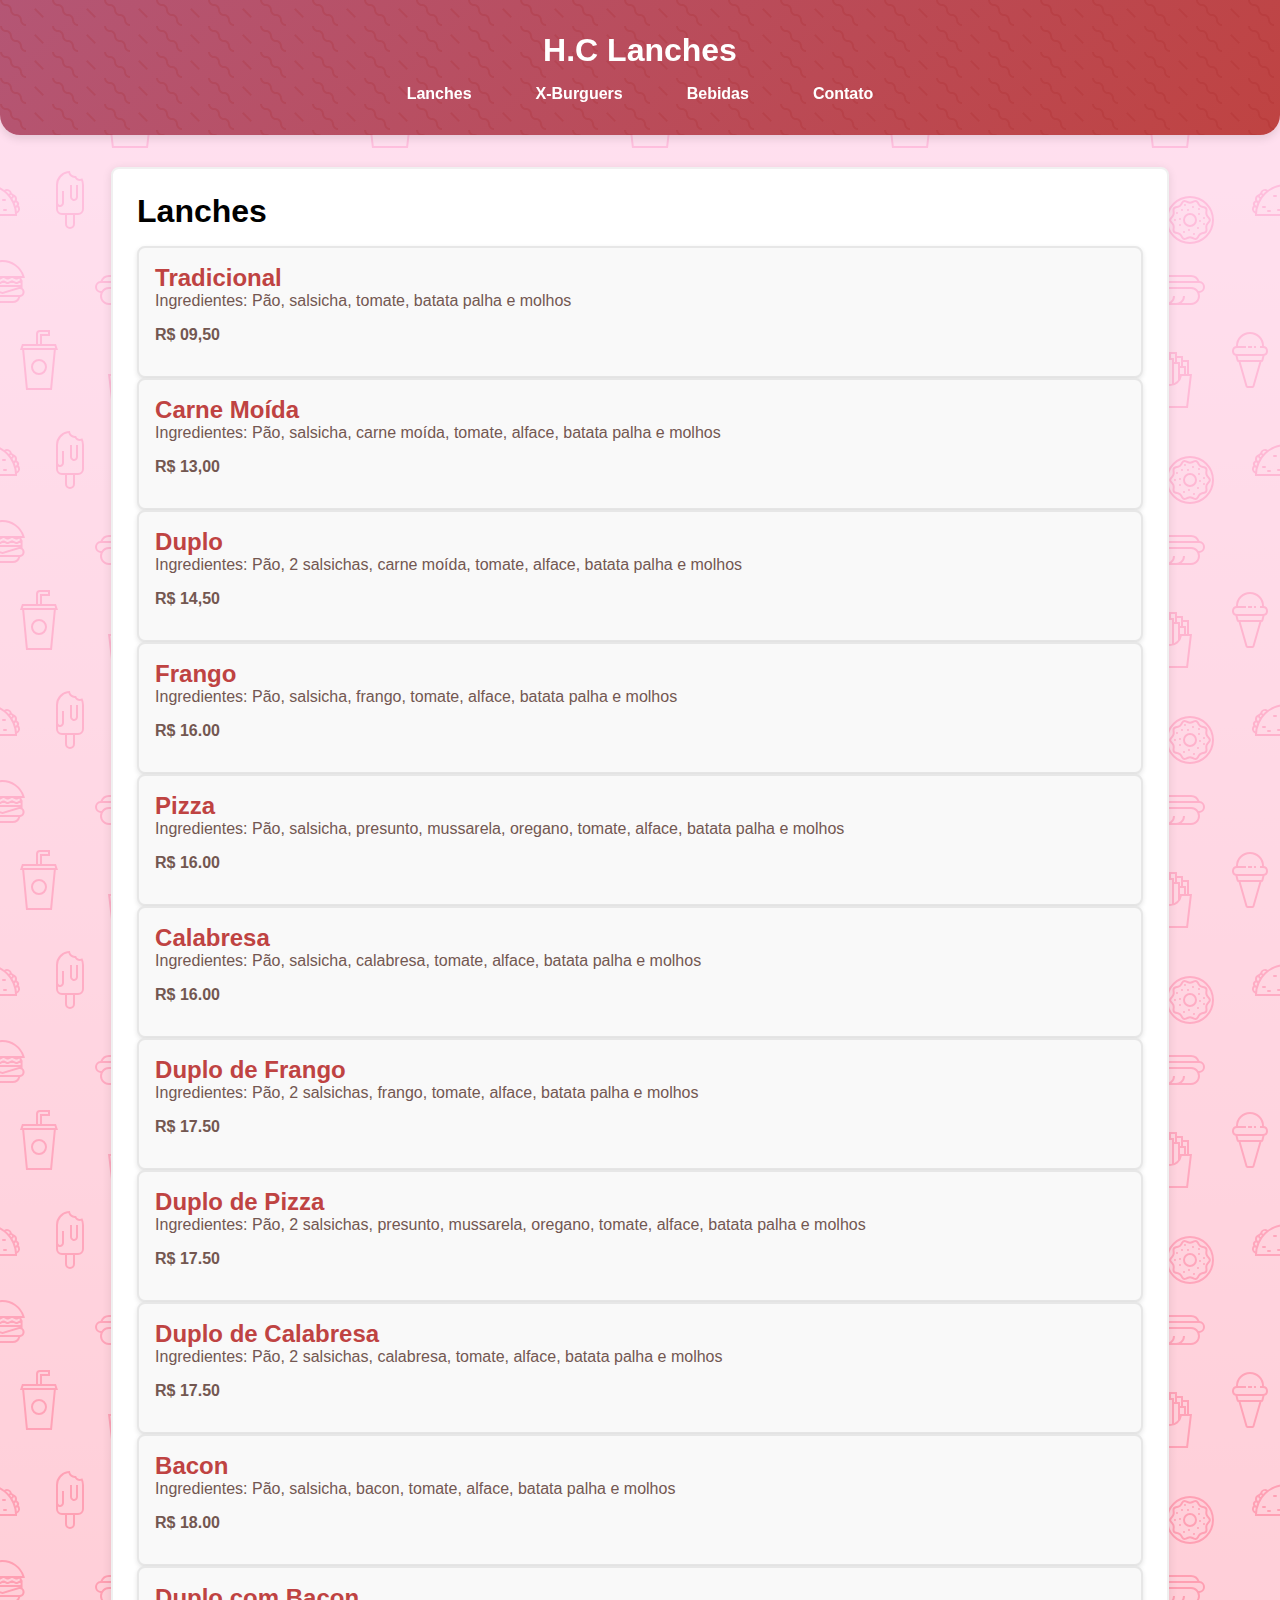
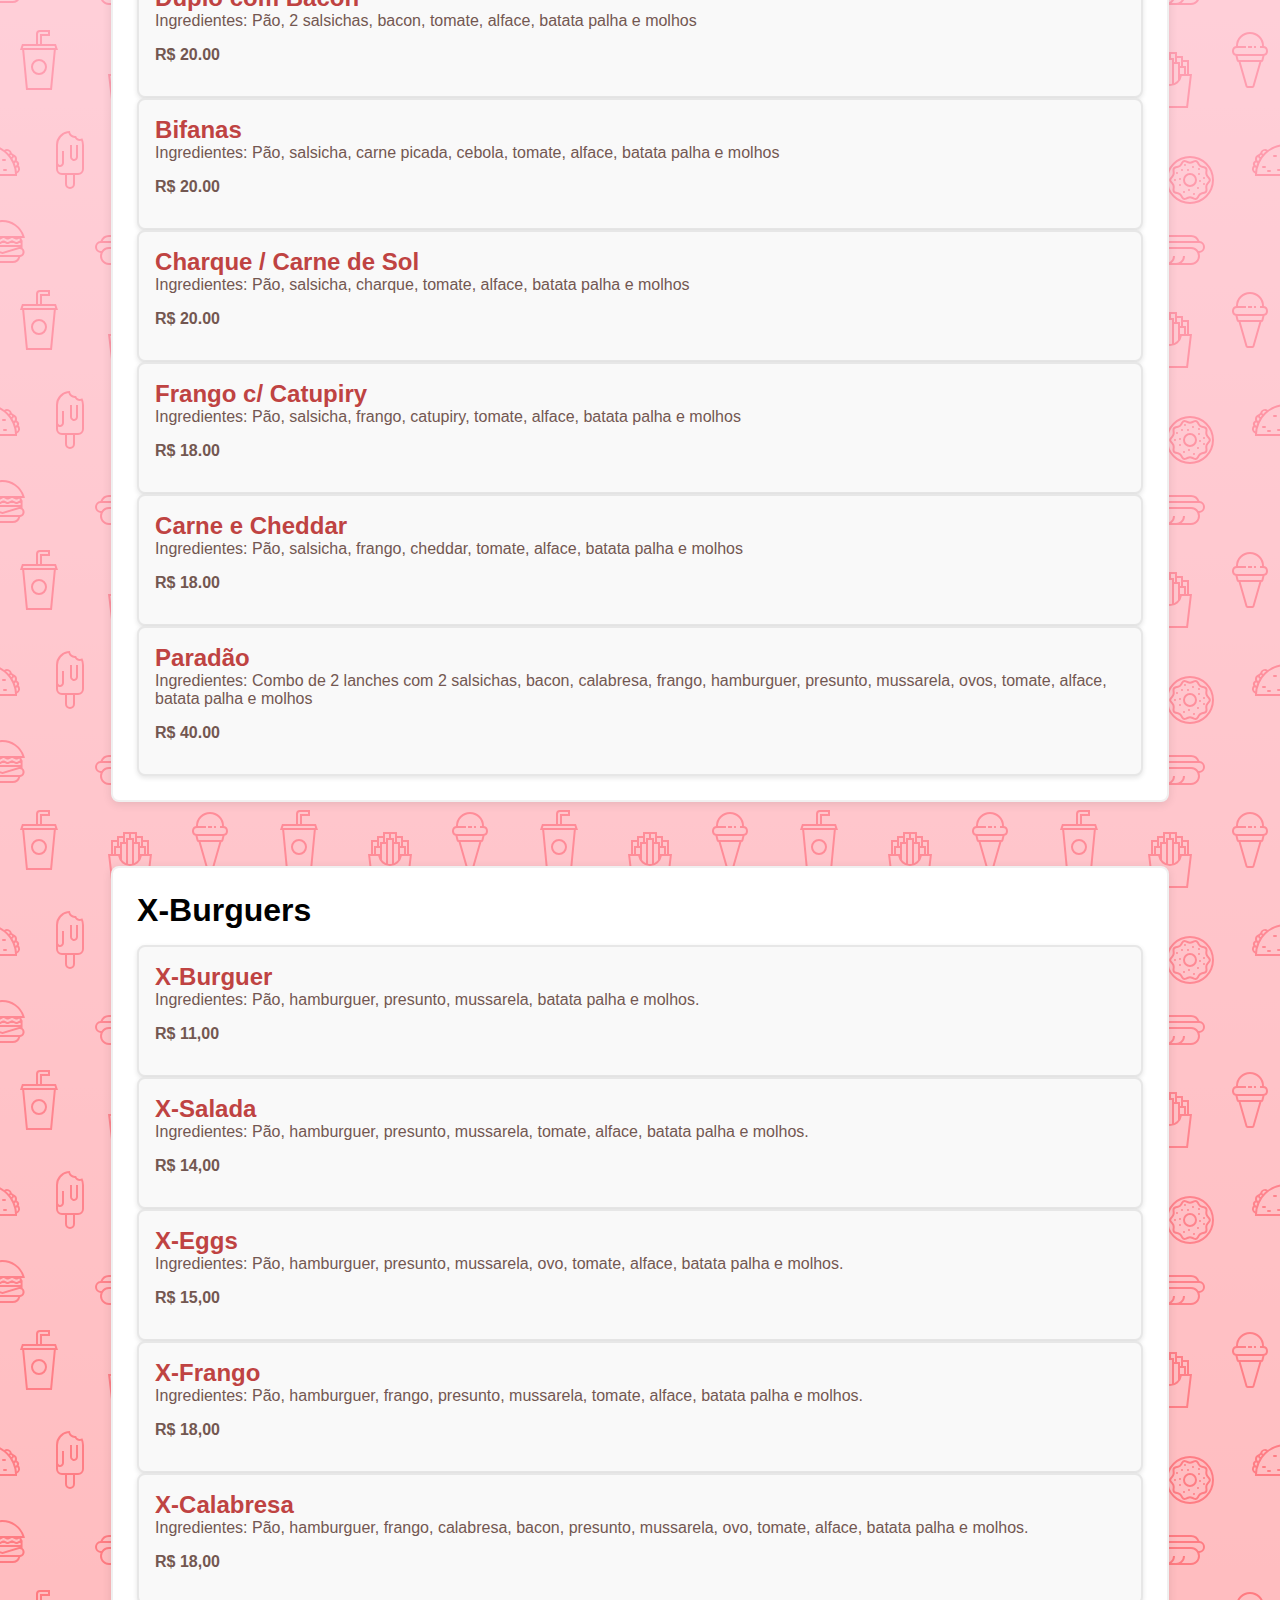
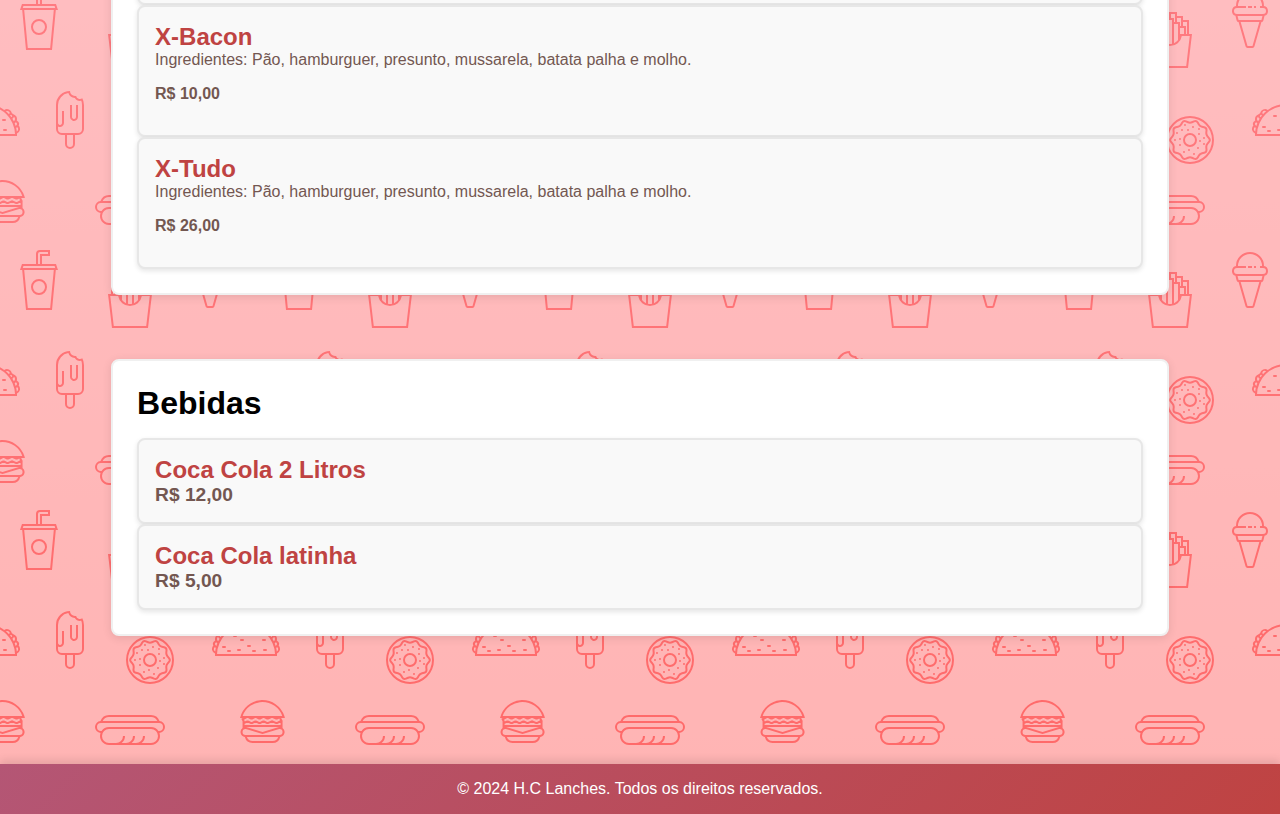
==== commit 8bd58db8: "Deixando script flexível, criando cardápio de x-burguers." ====
--- a/index.html
+++ b/index.html
@@ -24,7 +24,7 @@
         <section class="menu-category" id="lanches">
             <h2>Lanches</h2>
             <div class="menu-items">
-                <div id="menu-container" class="menu-items"></div>
+                <div id="lanches-menu-container" class="menu-items"></div>
             </div>
         </section>
         
@@ -34,10 +34,42 @@
             </div>
         </div>
         <!-- X-Burguers -->
-        <section class="menu-category" id="x-burguers">
+        <section class="menu-category" id="xburguers">
             <h2>X-Burguers</h2>
             <div class="menu-items">
+                <div id="xburguers-menu-container" class="menu-items"></div>
+            </div>
+        </section>
+
+        <!-- Bebidas -->
+        <section class="menu-category" id="bebidas">
+            <h2>Bebidas</h2>
+            <div class="menu-items">
                 <div class="menu-item">
+                    <h3>Coca Cola 2 Litros</h3>
+                    <span class="price">R$ 12,00</span>
+                </div>
+                <div class="menu-item">
+                    <h3>Coca Cola latinha</h3>
+                    <span class="price">R$ 5,00</span>
+                </div>
+            </div>
+        </section>
+
+    </main>
+
+    <footer>
+        <p>&copy; 2024 H.C Lanches. Todos os direitos reservados.</p>
+    </footer>
+
+    <script src="script.js"></script>
+    
+</body>
+</html>
+
+
+
+<!--<div class="menu-item">
                     <h3>X-Burguer</h3>
                     <p>Pão, hamburguer, presunto, mussarela, batata palha e molhos.</p>
                     <span class="price">R$ 11,00</span>
@@ -71,33 +103,4 @@
                     <h3>X-Tudo</h3>
                     <p>Pão, hamburguer, presunto, mussarela, batata palha e molho.</p>
                     <span class="price">R$ 26,00</span>
-                </div>
-            </div>
-        </section>
-
-        <!-- Bebidas -->
-        <section class="menu-category" id="bebidas">
-            <h2>Bebidas</h2>
-            <div class="menu-items">
-                <div class="menu-item">
-                    <h3>Coca Cola 2 Litros</h3>
-                    <span class="price">R$ 12,00</span>
-                </div>
-                <div class="menu-item">
-                    <h3>Coca Cola latinha</h3>
-                    <span class="price">R$ 5,00</span>
-                </div>
-            </div>
-        </section>
-
-    </main>
-
-    <footer>
-        <p>&copy; 2024 H.C Lanches. Todos os direitos reservados.</p>
-    </footer>
-
-    <script src="script.js"></script>
-    
-</body>
-</html>
-
+                </div>-->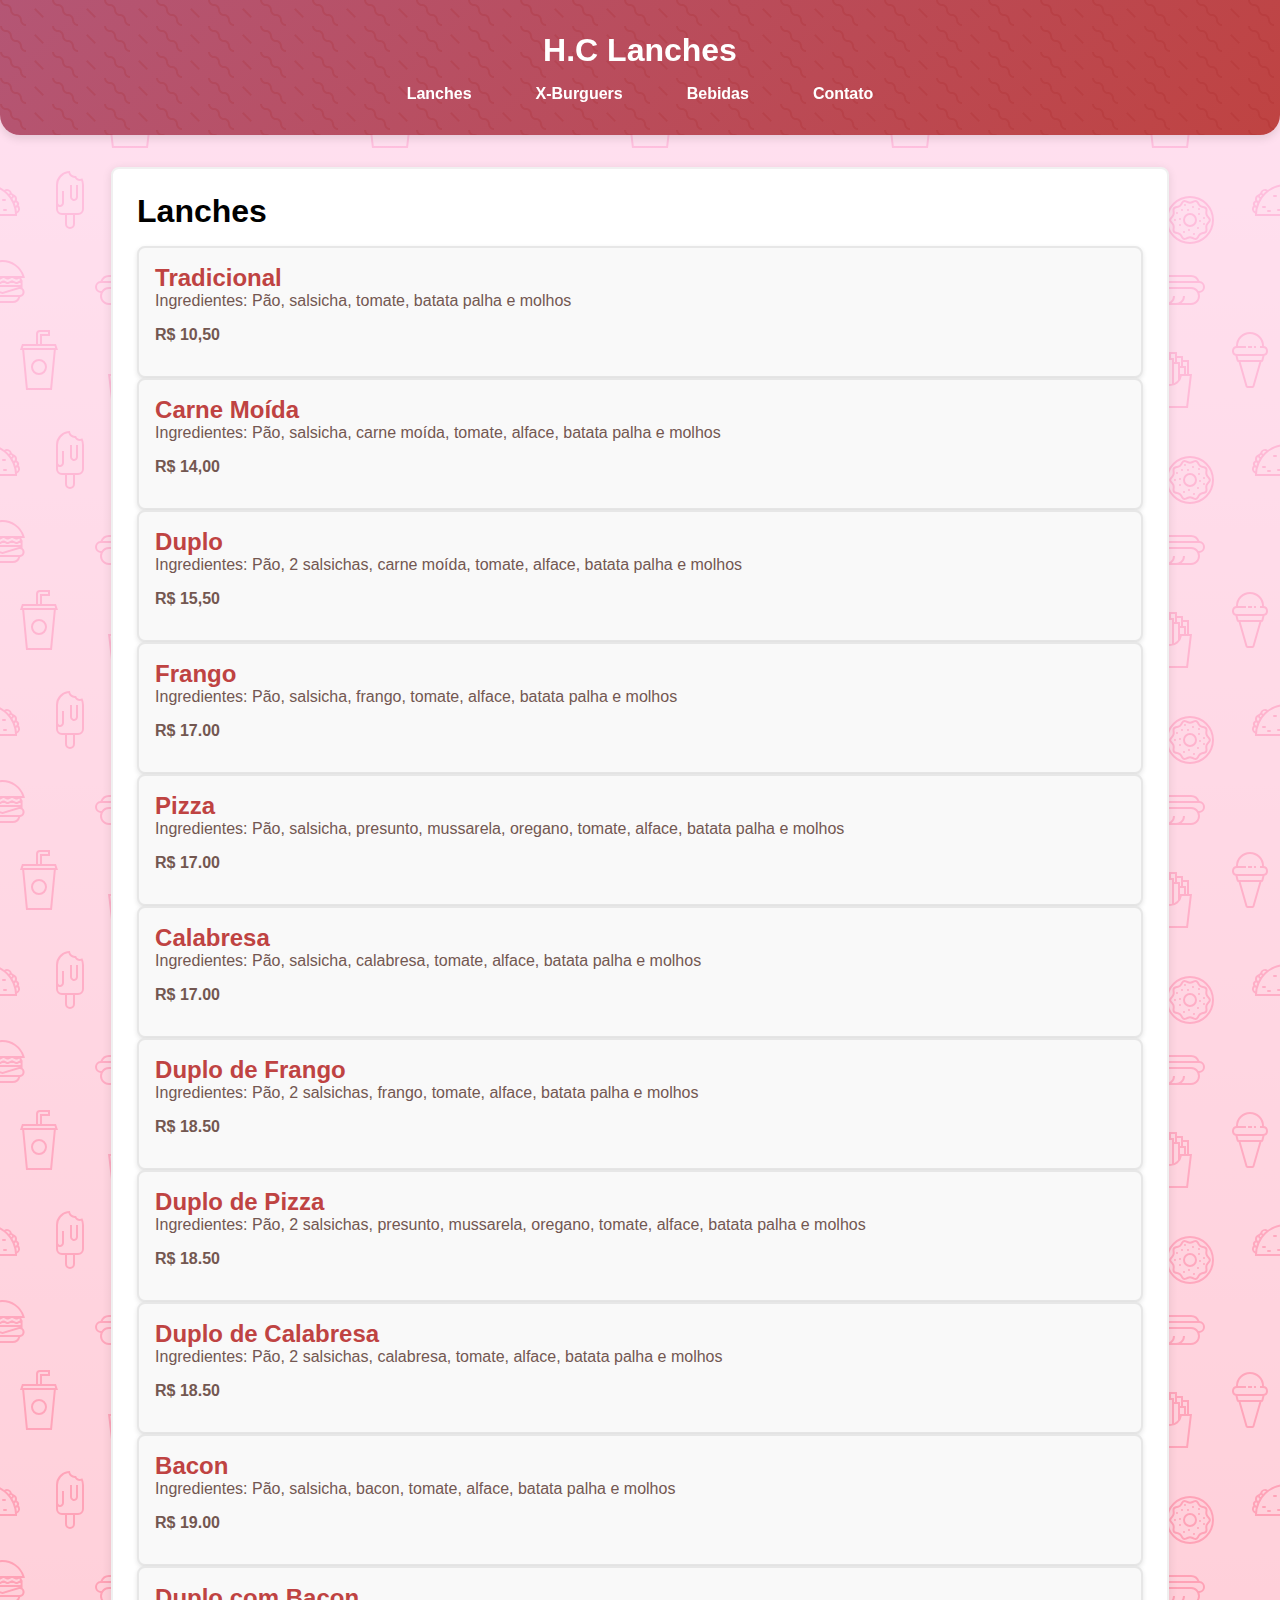
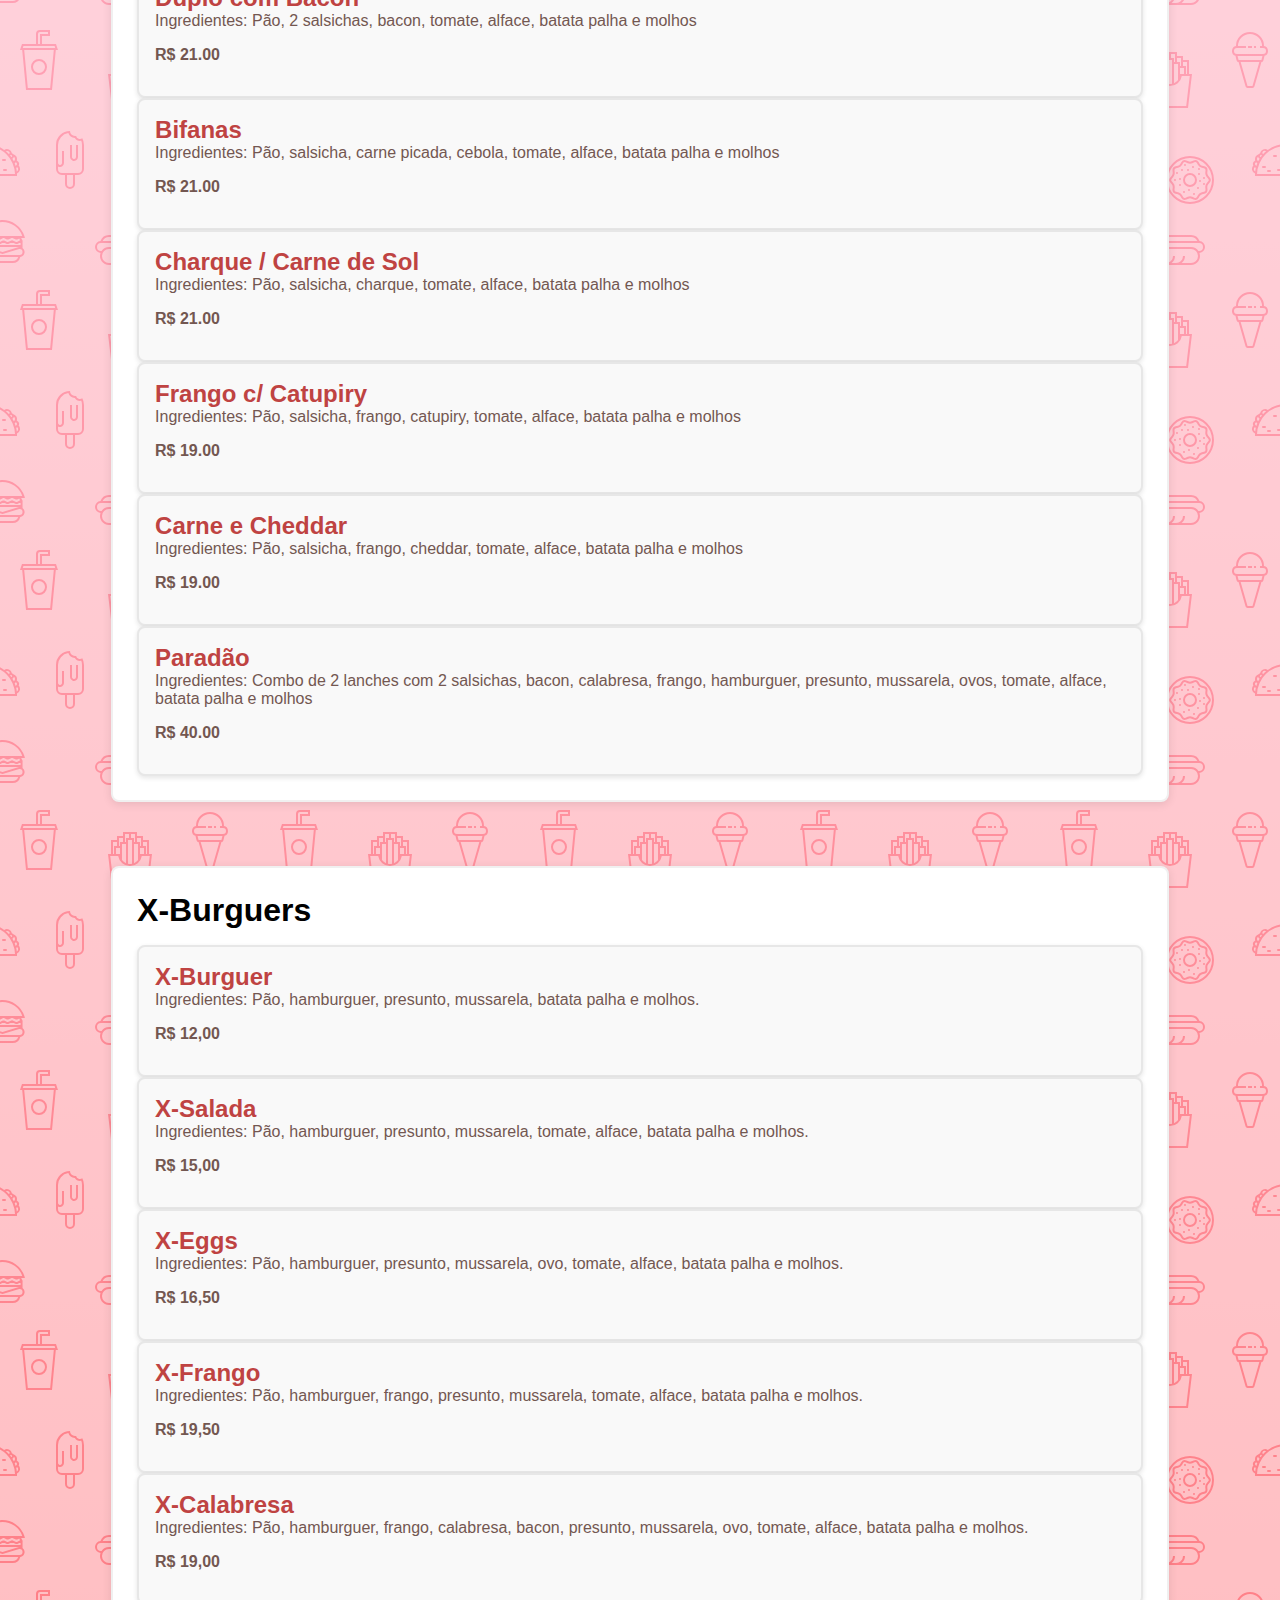
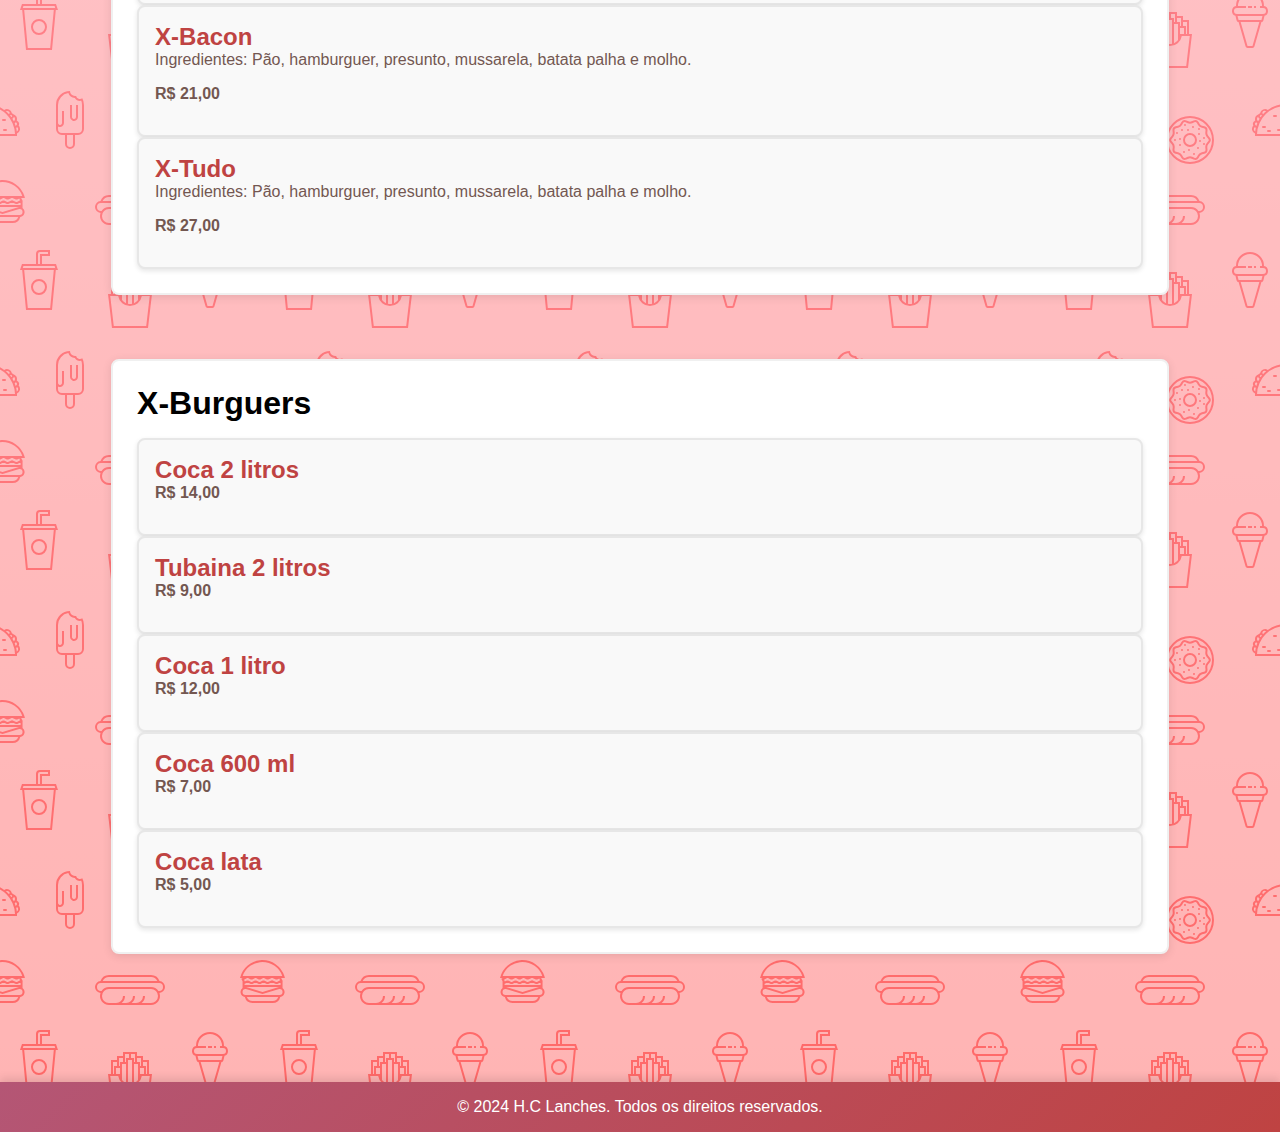
==== commit 3543b1bf: "Criando script de bebidas fléxivel, arrumando preços dos jsons." ====
--- a/index.html
+++ b/index.html
@@ -43,16 +43,9 @@
 
         <!-- Bebidas -->
         <section class="menu-category" id="bebidas">
-            <h2>Bebidas</h2>
+            <h2>X-Burguers</h2>
             <div class="menu-items">
-                <div class="menu-item">
-                    <h3>Coca Cola 2 Litros</h3>
-                    <span class="price">R$ 12,00</span>
-                </div>
-                <div class="menu-item">
-                    <h3>Coca Cola latinha</h3>
-                    <span class="price">R$ 5,00</span>
-                </div>
+                <div id="bebidas-menu-container" class="menu-items"></div>
             </div>
         </section>
 
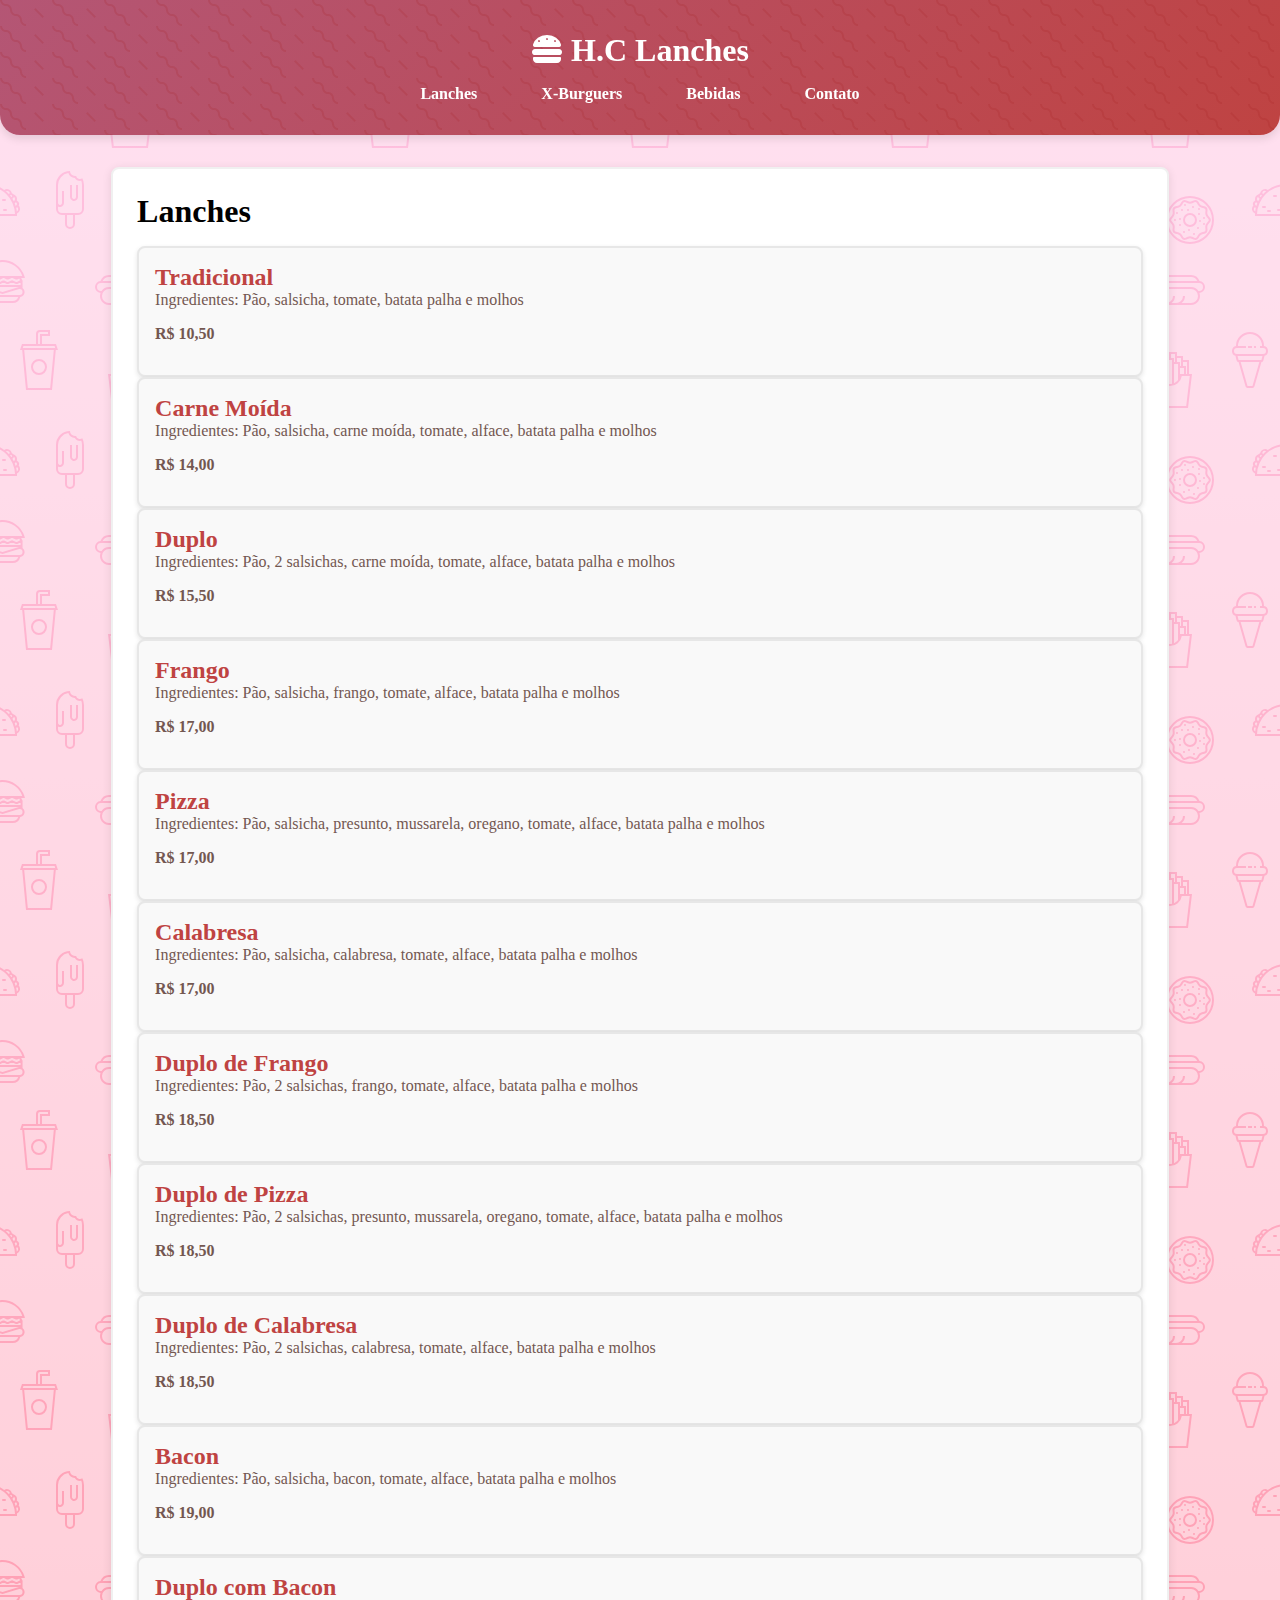
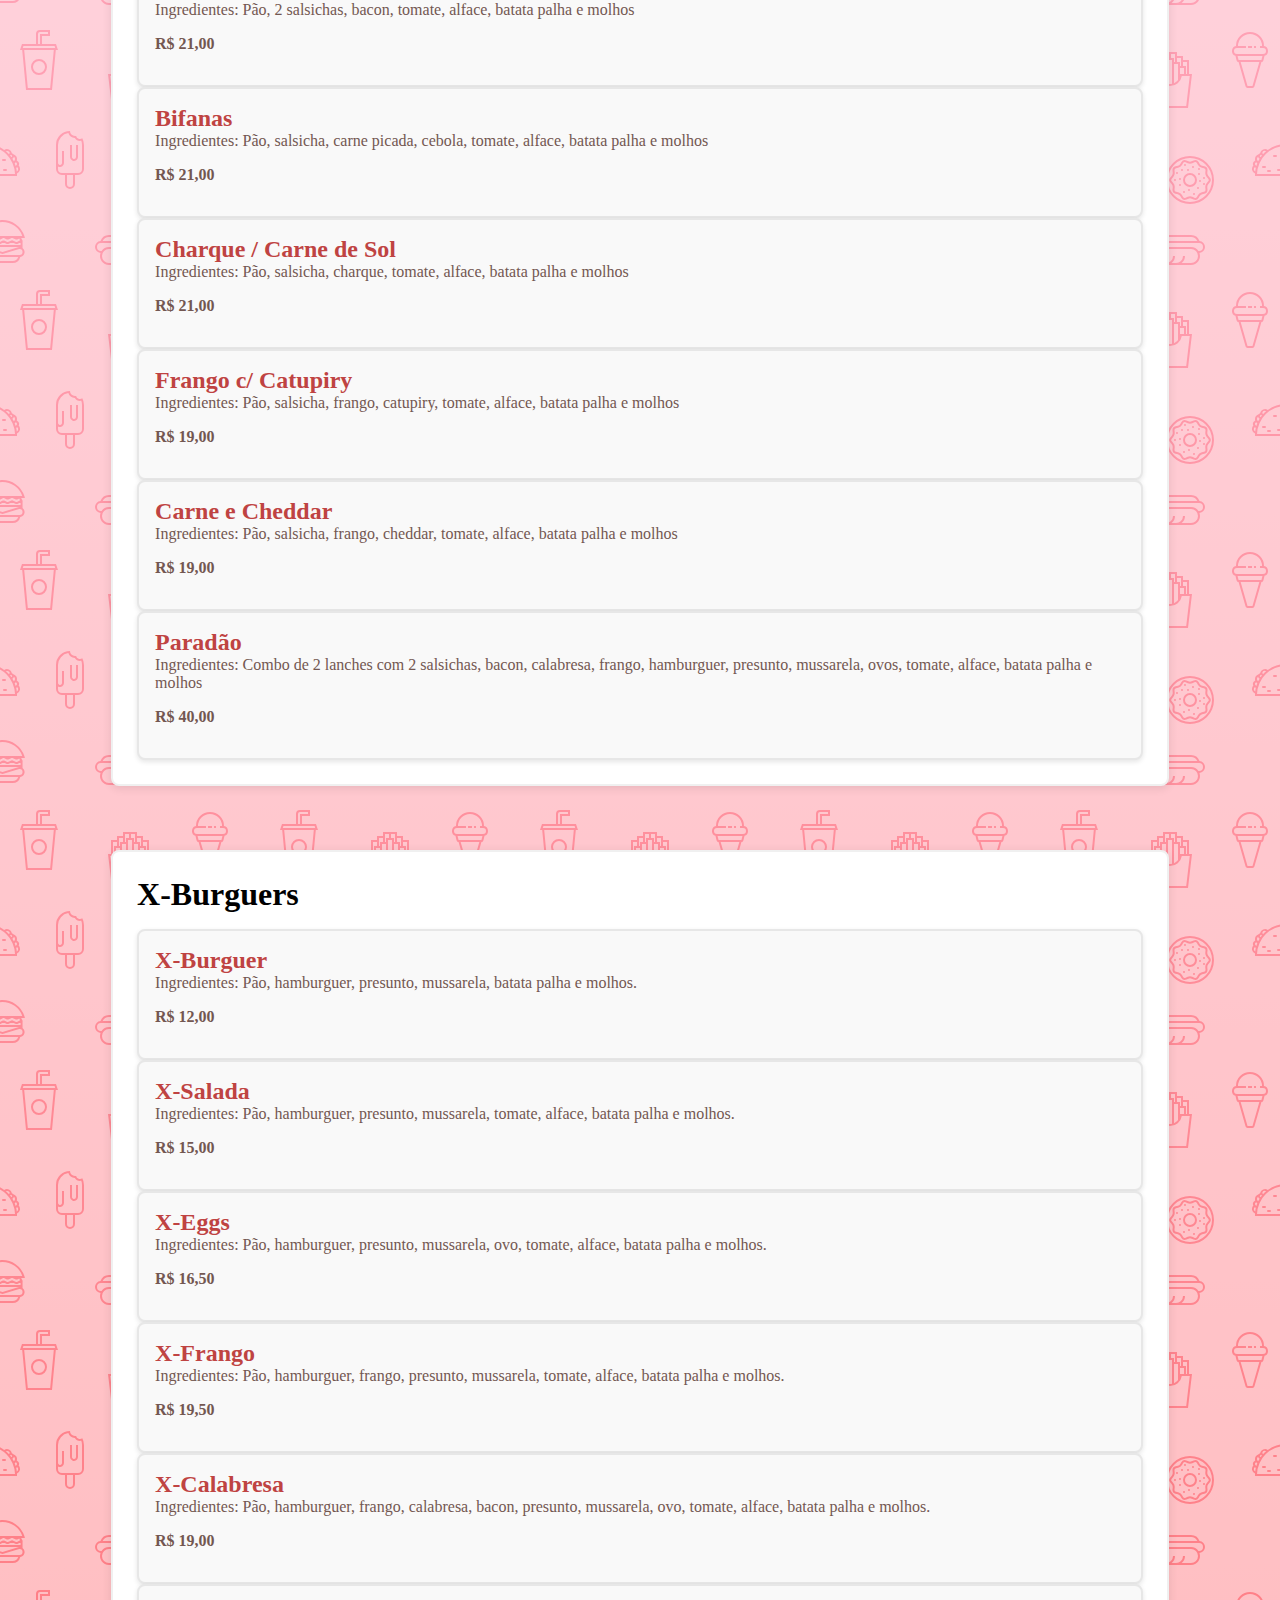
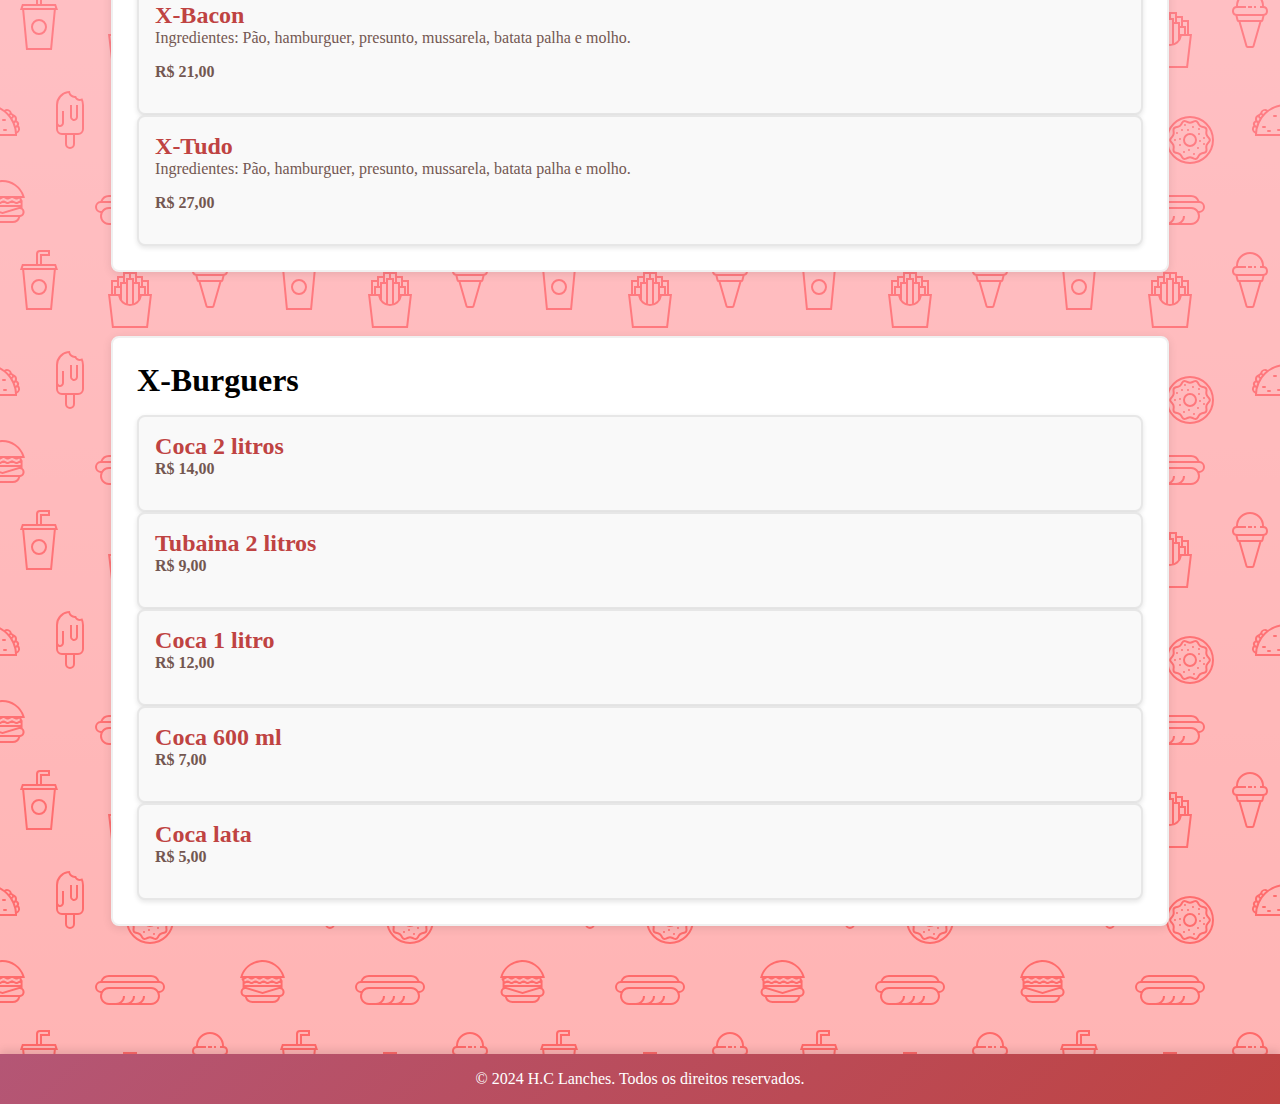
==== commit 13d03a77: "Finalizando o site" ====
--- a/index.html
+++ b/index.html
@@ -5,19 +5,22 @@
     <meta name="viewport" content="width=device-width, initial-scale=1.0">
     <title>Cardápio</title>
     <link rel="stylesheet" href="style.css">
+    <link href="https://cdnjs.cloudflare.com/ajax/libs/font-awesome/6.0.0-beta3/css/all.min.css" rel="stylesheet">
+
 </head>
 <body>
     <header>
-        <h1>H.C Lanches</h1>
+        <h1><i class="fas fa-hamburger"></i> H.C Lanches</h1>
         <nav>
             <ul>
                 <li><a href="#lanches">Lanches</a></li>
-                <li><a href="#x-burguers">X-Burguers</a></li>
+                <li><a href="#xburguers">X-Burguers</a></li>
                 <li><a href="#bebidas">Bebidas</a></li>
                 <li><a href="contato.html" class="active">Contato</a></li>
             </ul>
         </nav>
-    </header>    
+    </header>
+      
 
     <main>
         <!-- Lanches -->
@@ -27,12 +30,13 @@
                 <div id="lanches-menu-container" class="menu-items"></div>
             </div>
         </section>
-        
+
         <div id="modal" class="modal">
             <div class="modal-content">
                 <!-- O conteúdo do modal será gerado dinamicamente via JavaScript -->
             </div>
         </div>
+
         <!-- X-Burguers -->
         <section class="menu-category" id="xburguers">
             <h2>X-Burguers</h2>
@@ -58,42 +62,4 @@
     <script src="script.js"></script>
     
 </body>
-</html>
-
-
-
-<!--<div class="menu-item">
-                    <h3>X-Burguer</h3>
-                    <p>Pão, hamburguer, presunto, mussarela, batata palha e molhos.</p>
-                    <span class="price">R$ 11,00</span>
-                </div>
-                <div class="menu-item">
-                    <h3>X-Salada</h3>
-                    <p>Pão, hamburguer, presunto, mussarela, tomate, alface, batata palha e molhos.</p>
-                    <span class="price">R$ 14,00</span>
-                </div>
-                <div class="menu-item">
-                    <h3>X-Eggs</h3>
-                    <p>Pão, hamburguer, presunto, mussarela, ovo, tomate, alface, batata palha e molhos.</p>
-                    <span class="price">R$ 15,00</span>
-                </div>
-                <div class="menu-item">
-                    <h3>X-Frango</h3>
-                    <p>Pão, hamburguer, frango, presunto, mussarela, tomate, alface, batata palha e molhos.</p>
-                    <span class="price">R$ 18,00</span>
-                </div>
-                <div class="menu-item">
-                    <h3>X-Calabresa</h3>
-                    <p>Pão, hamburguer, frango, calabresa, bacon, presunto, mussarela, ovo, tomate, alface, batata palha e molhos.</p>
-                    <span class="price">R$ 18,00</span>
-                </div>
-                <div class="menu-item">
-                    <h3>X-Bacon</h3>
-                    <p>Pão, hamburguer, presunto, mussarela, batata palha e molho.</p>
-                    <span class="price">R$ 10,00</span>
-                </div>
-                <div class="menu-item">
-                    <h3>X-Tudo</h3>
-                    <p>Pão, hamburguer, presunto, mussarela, batata palha e molho.</p>
-                    <span class="price">R$ 26,00</span>
-                </div>-->+</html>--- a/style.css
+++ b/style.css
@@ -6,7 +6,7 @@
 }
 
 body {
-  font-family: Arial, sans-serif;
+  font-family: 'Times New Roman', Times, serif;
   background-color: #ffcccc; /* Cor de fundo inicial */
   background-image: linear-gradient(to bottom, #ffb9e5e7, #bf4342),
     url("assets/i-like-food.svg");
@@ -31,6 +31,7 @@
 }
 
 /* Estilos da navegação */
+/* Estilo geral para a navegação */
 header nav ul {
   list-style: none;
   display: flex;
@@ -40,6 +41,7 @@
   margin-top: 1rem;
 }
 
+/* Estilos dos links de navegação */
 header nav ul li a {
   text-decoration: none;
   color: white;
@@ -49,9 +51,26 @@
   transition: background-color 0.3s ease, color 0.3s ease;
 }
 
+/* Efeito hover para os links */
 header nav ul li a:hover {
   background-color: #d1b3ff;
   color: #333;
+}
+
+/* Responsividade: Quando a tela for menor que 768px, reorganiza os itens de navegação em duas colunas */
+@media (max-width: 768px) {
+  header nav ul {
+    display: grid;
+    grid-template-columns: repeat(2, 1fr); /* Cria duas colunas */
+    gap: 1rem; /* Ajusta o espaço entre os itens */
+    padding: 0;
+    justify-items: center; /* Centraliza os itens nas colunas */
+  }
+
+  header nav ul li a {
+    padding: 1rem; /* Ajuste para maior espaçamento */
+    text-align: center; /* Centraliza o texto */
+  }
 }
 
 /* Estilo das seções do cardápio */
@@ -68,6 +87,25 @@
   width: 87%;
   margin: 0 auto;
   border: 2px solid #f0f0f0; /* Contorno sutil ao redor da categoria */
+}
+.menu-wrapper {
+  background-color: #ffffff; /* Fundo branco para destacar */
+  padding: 1.0rem; /* Espaçamento interno */
+  border-radius: 8px; /* Borda arredondada */
+  border: 2px solid #e0e0e0; /* Contorno cinza claro */
+  box-shadow: 0 4px 8px rgba(0, 0, 0, 0.1); /* Sombra sutil */
+  margin: 0.2rem auto; /* Espaçamento externo reduzido */
+  width: 100%; /* Ajusta a largura para deixar uma margem mínima */
+}
+
+#contatos .menu-wrapper {
+  background-color: #ffffff; /* Fundo branco para destacar */
+  padding: 1.0rem; /* Espaçamento interno */
+  border-radius: 8px; /* Borda arredondada */
+  border: 2px solid #e0e0e0; /* Contorno cinza claro */
+  box-shadow: 0 4px 8px rgba(0, 0, 0, 0.1); /* Sombra sutil */
+  margin: 0.2rem auto; /* Espaçamento externo reduzido */
+  width: 100%; /* Ajusta a largura para deixar uma margem mínima */
 }
 
 @media (max-width: 768px) {
@@ -234,7 +272,14 @@
   width: 100%;
   max-width: 350px;
   text-decoration: none;
-}
+  transition: background-color 0.3s, transform 0.3s;
+}
+
+.whatsapp-button:hover {
+  background-color: #128C7E; /* Cor mais escura para o hover */
+  transform: scale(1.05); /* Leve aumento de tamanho */
+}
+
 
 .modal-content {
   display: flex;
@@ -243,3 +288,61 @@
   justify-content: center;
   text-align: center;
 }
+
+/* Mapa padrão, tamanho maior para computadores */
+#google-map iframe {
+  width: 100%;
+  height: 650px;  /* Tamanho maior para telas de computador */
+}
+
+/* Mapa para dispositivos móveis */
+@media (max-width: 768px) {
+  #google-map iframe {
+      width: 100%;
+      height: 350px;  /* Tamanho menor para telas de celular */
+  }
+}
+
+/* Estilização da seção de fotos */
+/* Estilização da seção de fotos */
+/* Estilização da seção de fotos */
+#fotos {
+  text-align: center; /* Centraliza o título */
+  padding: 2rem 1rem; /* Espaçamento interno */
+  background-color: #f9f9f9; /* Fundo claro */
+  border-radius: 8px; /* Cantos arredondados */
+  box-shadow: 0 2px 5px rgba(0, 0, 0, 0.1); /* Sombra sutil */
+  margin: 2rem auto; /* Centraliza a seção */
+  max-width: 1200px; /* Limita a largura máxima */
+}
+
+/* Título da seção */
+#fotos h2 {
+  font-size: 2rem; /* Tamanho do título */
+  color: #333; /* Cor do texto */
+  margin-bottom: 1.5rem; /* Espaçamento abaixo do título */
+}
+
+/* Container para organizar as imagens */
+#fotos .photo-container {
+  display: grid; /* Usa grid layout */
+  grid-template-columns: repeat(auto-fit, minmax(200px, 1fr)); /* Colunas responsivas */
+  gap: 1.5rem; /* Espaçamento entre as fotos */
+  justify-content: center; /* Centraliza as colunas */
+  align-items: center; /* Centraliza verticalmente */
+}
+
+/* Estilização das imagens */
+#fotos img {
+  width: 100%; /* Imagem ocupa 100% da coluna */
+  height: auto; /* Mantém a proporção */
+  border-radius: 8px; /* Bordas arredondadas */
+  box-shadow: 0 4px 8px rgba(0, 0, 0, 0.1); /* Sombra sutil */
+  transition: transform 0.3s ease, box-shadow 0.3s ease; /* Efeito hover */
+}
+
+#fotos img:hover {
+  transform: scale(1.05); /* Ampliação sutil ao passar o mouse */
+  box-shadow: 0 6px 12px rgba(0, 0, 0, 0.2); /* Realça a sombra */
+}
+
